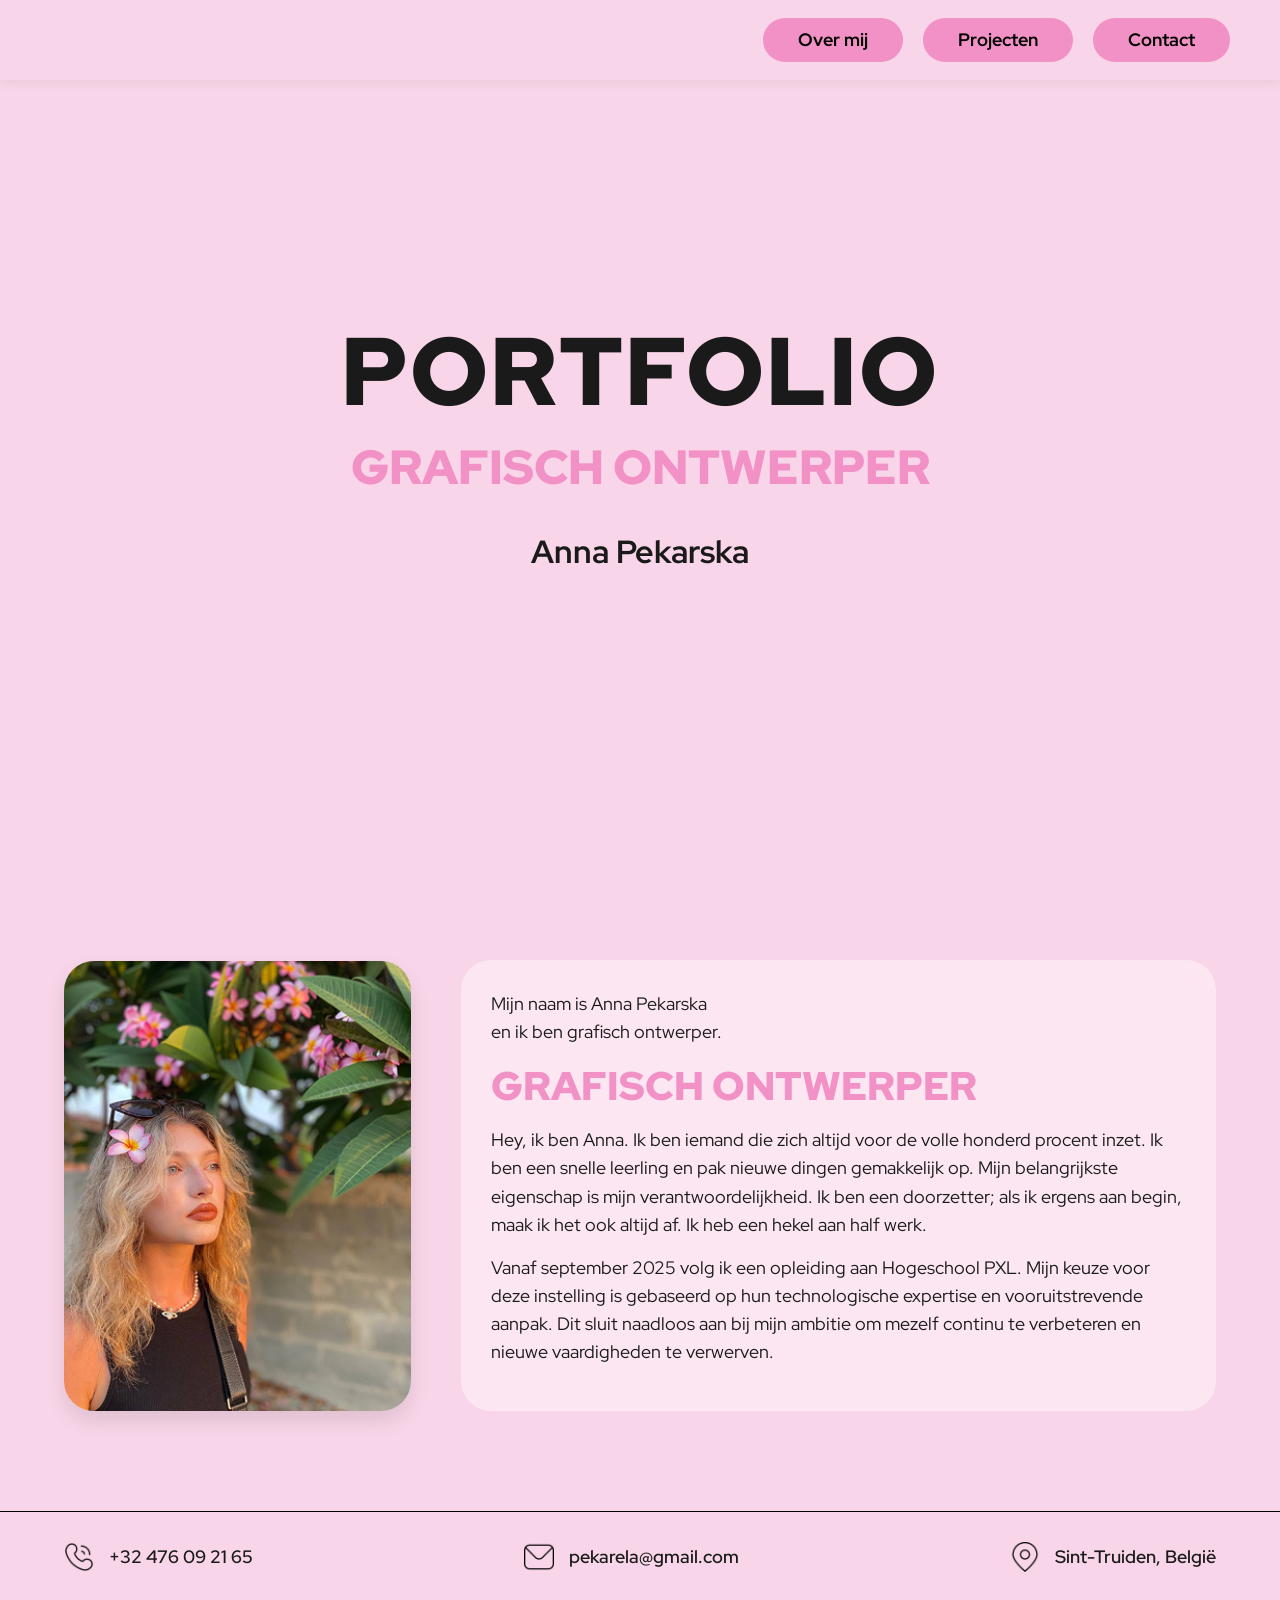
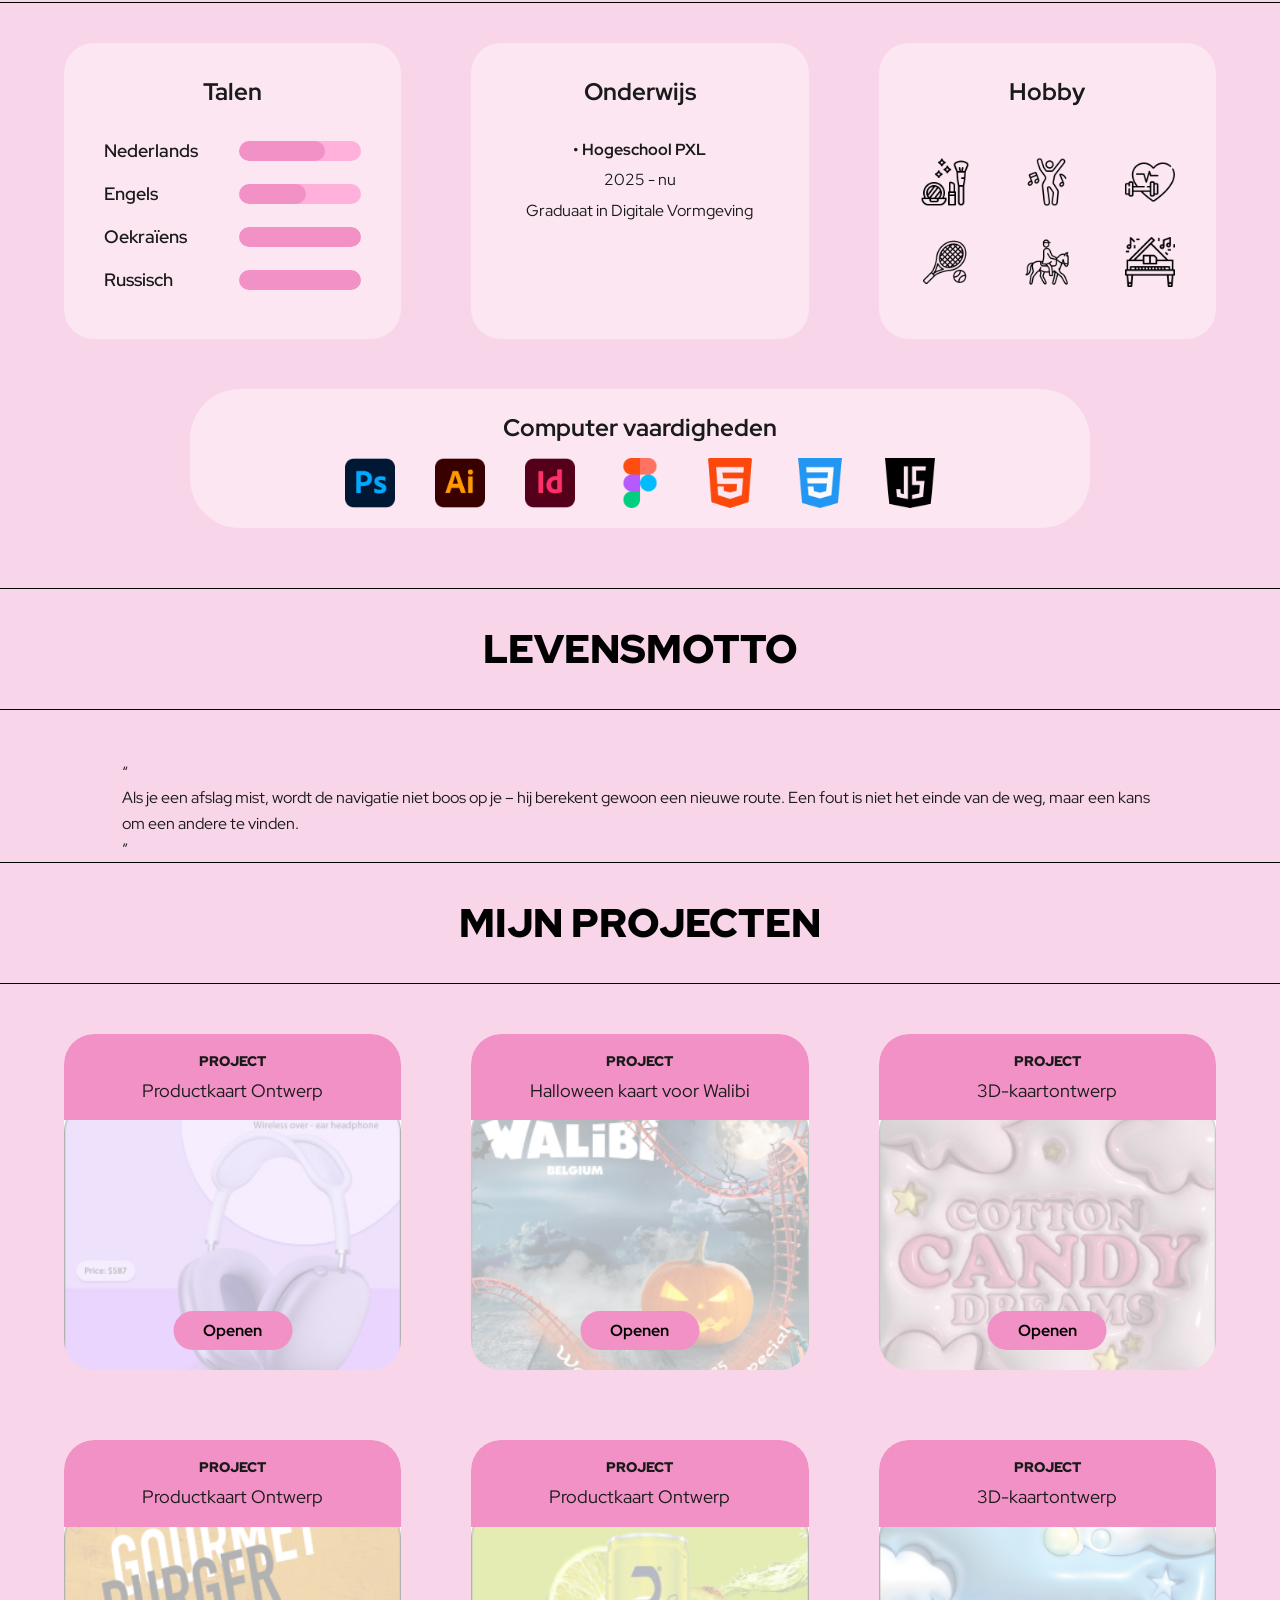
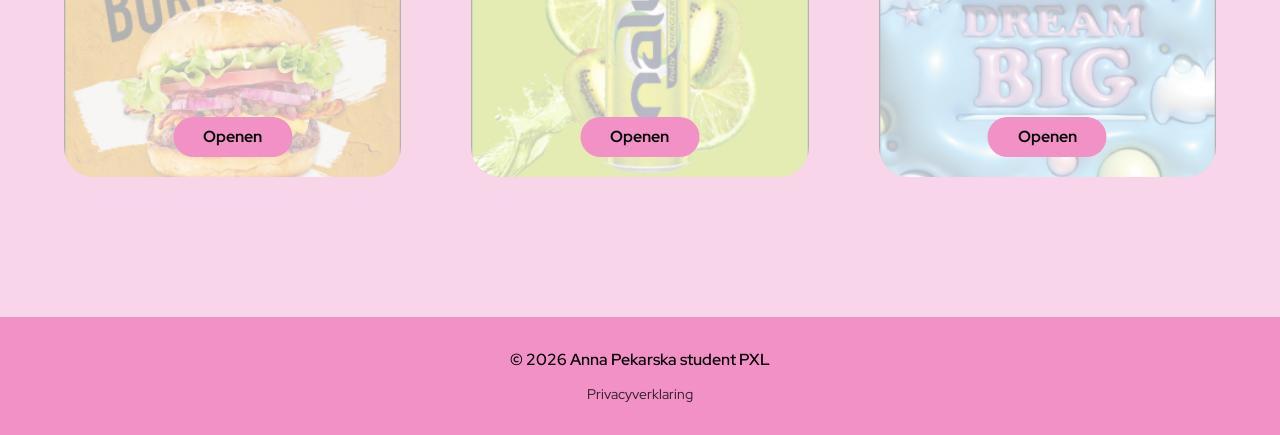
==== index.html @ 0f63a092 "Motto section toegevoegd" ====
<!DOCTYPE html>
<html lang="nl">
<head>
    <meta charset="UTF-8">
    <meta name="viewport" content="width=device-width, initial-scale=1.0">
    <title>Portfolio Anna Pekarska</title>
    <link rel="stylesheet" href="style.css">
    <link href="https://fonts.googleapis.com/css2?family=Red+Hat+Display:wght@400;700;900&display=swap" rel="stylesheet">
</head>
<body>

<header class="hero">
    <nav class="top-menu">
        <a href="#about" class="menu-btn">Over mij</a>
        <a href="#projects" class="menu-btn">Projecten</a>
        <a href="#contact" class="menu-btn">Contact</a>
    </nav>

    <h1 class="main-title">PORTFOLIO</h1>
    <h2 class="job-title">GRAFISCH ONTWERPER</h2>
    <h3 class="my-name">Anna Pekarska</h3>
</header>

<main>
    <section class="about-section" id="about">
        <div class="container">

            <div class="photo-wrapper">
                <img src="images/mijn%20foto.jpg" alt="Foto van Anna Pekarska" class="about-photo">
            </div>

            <article class="about-text">
                <p>Mijn naam is Anna Pekarska <br> en ik ben grafisch ontwerper.</p>

                <h2 class="section-title">GRAFISCH ONTWERPER</h2>

                <p>
                    Hey, ik ben Anna. Ik ben iemand die zich altijd voor de volle honderd procent inzet. Ik ben een snelle leerling en pak nieuwe dingen gemakkelijk op. Mijn belangrijkste eigenschap is mijn verantwoordelijkheid. Ik ben een doorzetter; als ik ergens aan begin, maak ik het ook altijd af. Ik heb een hekel aan half werk.
                </p>

                <p>
                    Vanaf september 2025 volg ik een opleiding aan Hogeschool PXL. Mijn keuze voor deze instelling is gebaseerd op hun technologische expertise en vooruitstrevende aanpak. Dit sluit naadloos aan bij mijn ambitie om mezelf continu te verbeteren en nieuwe vaardigheden te verwerven.
                </p>
            </article>
        </div>
    </section>

    <address class="contact-bar" id="contact">
        <div class="container contact-flex">

            <div class="contact-item">
                <img src="images/GSM.svg" alt="Phone" class="contact-icon">
                <span>+32 476 09 21 65</span>
            </div>

            <div class="contact-item">
                <img src="images/email.svg" alt="Email" class="contact-icon">
                <a href="mailto:pekarela@gmail.com">pekarela@gmail.com</a>
            </div>

            <div class="contact-item">
                <img src="images/locatie.svg" alt="Location" class="contact-icon">
                <span>Sint-Truiden, België</span>
            </div>

        </div>
    </address>

    <section class="info-section">
        <div class="container">

            <div class="cards-grid">

                <article class="card">
                    <h3>Talen</h3>
                    <ul class="lang-list">
                        <li>
                            <span>Nederlands</span>
                            <div class="progress-bg"><div class="progress-fill" style="width: 70%"></div></div>
                        </li>
                        <li>
                            <span>Engels</span>
                            <div class="progress-bg"><div class="progress-fill" style="width: 55%"></div></div>
                        </li>
                        <li>
                            <span>Oekraïens</span>
                            <div class="progress-bg"><div class="progress-fill" style="width: 100%"></div></div>
                        </li>
                        <li>
                            <span>Russisch</span>
                            <div class="progress-bg"><div class="progress-fill" style="width: 100%"></div></div>
                        </li>
                    </ul>
                </article>

                <article class="card">
                    <h3>Onderwijs</h3>
                    <div class="edu-content">
                        <p><strong>• Hogeschool PXL</strong></p>
                        <p style="margin: 5px 0;">2025 - nu</p>
                        <p>Graduaat in Digitale Vormgeving</p>
                    </div>
                </article>

                <article class="card">
                    <h3>Hobby</h3>
                    <div class="hobby-icons">
                        <img src="images/make-up.svg" alt="Makeup" class="hobby-icon">
                        <img src="images/dansen.svg" alt="Dans" class="hobby-icon">
                        <img src="images/sporten.svg" alt="Fitness" class="hobby-icon">
                        <img src="images/tennis.svg" alt="Tennis" class="hobby-icon">
                        <img src="images/paardrijden.svg" alt="Paardrijden" class="hobby-icon">
                        <img src="images/piano.svg" alt="Piano" class="hobby-icon">
                    </div>
                </article>
            </div>

            <div class="skills-bar">
                <h3>Computer vaardigheden</h3>
                <div class="skills-icons">
                    <img src="images/photoshop.svg" alt="Ps" class="skill-icon">
                    <img src="images/illustrator.svg" alt="Ai" class="skill-icon">
                    <img src="images/indesign.svg" alt="Id" class="skill-icon">
                    <img src="images/figma.svg" alt="Figma" class="skill-icon">
                    <img src="images/html.svg" alt="HTML" class="skill-icon">
                    <img src="images/css.svg" alt="CSS" class="skill-icon">
                    <img src="images/javascript.svg" alt="JS" class="skill-icon">
                </div>
            </div>

        </div>
    </section>

    <section class="motto-section">
        <div class="container">

            <div class="title-wrapper">
                <h2 class="section-title">LEVENSMOTTO</h2>
            </div>

            <div class="container">
                <div class="quote-container">
                    <span class="quote-mark quote-left">“</span>
                    <p class="quote-text">
                        Als je een afslag mist, wordt de navigatie niet boos op je – hij berekent gewoon een nieuwe route. Een fout is niet het einde van de weg, maar een kans om een andere te vinden.
                    </p>
                    <span class="quote-mark quote-right">”</span>
                </div>
            </div>
        </div>
    </section>

    <section class="projects-section" id="projects">
        <div class="container">

            <div class="title-wrapper">
                <h2 class="section-title">MIJN PROJECTEN</h2>
            </div>

            <div class="projects-grid">

                <article class="project-card">
                    <div class="card-header">
                        <span class="project-tag">Project</span>
                        <h3>Productkaart Ontwerp</h3>
                    </div>

                    <div class="card-image">
                        <img src="images/productkaart.jpg" alt="Productkaart">

                        <div class="project-info">
                            <p><strong>Vak:</strong> Mijn eigen project met gebruik van Photoshop</p>
                            <p><strong>Opdracht:</strong> Reclame poster maken</p>
                            <p class="description"> Ik leerde diepte creëren met realistische schaduwen.</p>
                        </div> <a href="files/Airpods%20Max.psd" target="_blank" class="btn-open">Openen</a>
                    </div> </article>

                <article class="project-card">
                    <div class="card-header">
                        <span class="project-tag">Project</span>
                        <h3>Halloween kaart voor Walibi</h3>
                    </div>
                    <div class="card-image">
                        <img src="images/walibi%20.jpg" alt="Halloween">
                        <a href="files/halloween%20voor%20walibi.png" target="_blank" class="btn-open">Openen</a>
                        <div class="project-info">
                            <p><strong>Vak:</strong> Graphic Skills (Photoshop)</p>
                            <p><strong>Opdracht:</strong> Event poster</p>
                            <p class="description">Griezelige sfeer creëren met dark manipulation.</p>
                        </div>
                    </div>
                </article>

                <article class="project-card">
                    <div class="card-header">
                        <span class="project-tag">Project</span>
                        <h3>3D-kaartontwerp</h3>
                    </div>
                    <div class="card-image">
                        <img src="images/3d-kaartontwerp.jpg" alt="Cotton Candy">
                        <a href="files/Candy.ai" target="_blank" class="btn-open">Openen</a>
                        <div class="project-info">
                            <p><strong>Vak:</strong> Mijn eigen project met gebruik van Illustrator</p>
                            <p><strong>Opdracht:</strong> 3D-kaartontwerp maken</p>
                            <p class="description">Leren werken met 3D-effecten in Illustrator.</p>
                        </div>
                    </div>
                </article>

                <article class="project-card">
                    <div class="card-header">
                        <span class="project-tag">Project</span>
                        <h3>Productkaart Ontwerp</h3>
                    </div>
                    <div class="card-image">
                        <img src="images/burger.jpg" alt="Burger">
                        <a href="files/Gourmet%20burger.psd" target="_blank" class="btn-open">Openen</a>
                        <div class="project-info">
                            <p><strong>Vak:</strong> Graphic Skills (Photoshop)</p>
                            <p><strong>Opdracht:</strong> Poster voor burger maken</p>
                            <p class="description"> Focus op typografie en food-styling.</p>
                        </div>
                    </div>
                </article>

                <article class="project-card">
                    <div class="card-header">
                        <span class="project-tag">Project</span>
                        <h3>Productkaart Ontwerp</h3>
                    </div>
                    <div class="card-image">
                        <img src="images/nalu.jpg" alt="Nalu Drink">
                        <a href="files/NALU.psd" target="_blank" class="btn-open">Openen</a>
                        <div class="project-info">
                            <p><strong>Vak:</strong> Graphic Skills (Photoshop)</p>
                            <p><strong>Opdracht:</strong> Productreclame</p>
                            <p class="description">Frisse kleuren en compositie voor frisdrank.</p>
                        </div>
                    </div>
                </article>

                <article class="project-card">
                    <div class="card-header">
                        <span class="project-tag">Project</span>
                        <h3>3D-kaartontwerp</h3>
                    </div>
                    <div class="card-image">
                        <img src="images/dream%20big.jpg" alt="Dream Big">
                        <a href="files/dream%20big.ai" target="_blank" class="btn-open">Openen</a>
                        <div class="project-info">
                            <p><strong>Vak:</strong> Mijn eigen project met gebruik van Illustrator</p>
                            <p><strong>Opdracht:</strong> 3D-kaartontwerp maken</p>
                            <p class="description">Experimenteren met 3D en licht.</p>
                        </div>
                    </div>
                </article>

            </div>
        </div>
    </section>
</main>

<footer>
    <div class="container footer-content">
        <p>&copy; 2026 Anna Pekarska student PXL</p>
        <a href="privacy.txt" target="_blank" class="privacy-link">Privacyverklaring</a>
    </div>
</footer>

</body>
</html>
---- style.css ----
* {
    margin: 0;
    padding: 0;
    box-sizing: border-box;
}

body {
    background-color: #F8D5E8;
    font-family: 'Red Hat Display', sans-serif;
    color: #1a1a1a;
    line-height: 1.6;
}

img {
    max-width: 100%;
    display: block;
}

a {
    text-decoration: none;
    color: inherit;
}


.container {
    width: 90%;
    max-width: 1200px;
    margin: 0 auto;
}


.hero {
    height: 100vh;
    display: flex;
    flex-direction: column;
    justify-content: center;
    align-items: center;
    text-align: center;
    padding: 20px;
}

.main-title {
    font-size: clamp(3rem, 8vw, 6rem);
    font-weight: 900;
    letter-spacing: 2px;
    line-height: 1;
    margin-bottom: 10px;
}

.job-title {
    font-size: clamp(1.5rem, 4vw, 3rem);
    color: #F291C6;
    font-weight: 900;
    text-transform: uppercase;
    margin-bottom: 20px;
}

.my-name {
    font-size: 2rem;
    font-weight: 700;
}

.about-section {
    padding: 60px 0;
}

.about-section .container {
    display: flex;
    align-items: center;
    gap: 50px;
}

.photo-wrapper {
    flex: 1;
}

.about-photo {
    width: 350px;
    height: 450px;
    object-fit: cover;
    border-radius: 30px;
    box-shadow: 0 10px 20px rgba(0,0,0,0.1);
}

.about-text {
    flex: 2;
    background-color: rgba(255, 255, 255, 0.4);
    padding: 30px;
    border-radius: 30px;
}

.section-title {
    font-size: 2.5rem;
    font-weight: 900;
    color: #F291C6;
    text-transform: uppercase;
    margin: 20px 0;
    line-height: 1;
}

.about-text p {
    margin-bottom: 15px;
    font-size: 1.1rem;
}


.contact-bar {
    border-top: 1px solid #000;
    border-bottom: 1px solid #000;
    padding: 30px 0;
    margin: 40px 0;
    font-style: normal;
}

.contact-flex {
    display: flex;
    justify-content: space-between;
    align-items: center;
    flex-wrap: wrap;
    gap: 20px;
}

.contact-item {
    display: flex;
    align-items: center;
    gap: 15px;
    font-weight: 600;
    font-size: 1.1rem;
}

.contact-icon {
    width: 30px;
    height: auto;
}


.info-section {
    padding-bottom: 60px;
}

.cards-grid {
    display: grid;
    grid-template-columns: repeat(3, 1fr);
    gap: 70px;
    margin-bottom: 50px;
}

.card {
    background-color: rgba(255, 255, 255, 0.4);
    border-radius: 30px;
    padding: 30px;
    text-align: center;
    display: flex;
    flex-direction: column;
}

.card h3 {
    font-size: 1.5rem;
    font-weight: 700;
    margin-bottom: 25px;
}


.lang-list {
    list-style: none;
    width: 100%;
    padding: 0 10px;
}

.lang-list li {
    display: grid;
    grid-template-columns: 120px 1fr;
    align-items: center;
    gap: 15px;
    margin-bottom: 15px;
    text-align: left;
}

.lang-list span {
    font-size: 1.1rem;
    font-weight: 600;
}


.progress-bg {
    width: 100%;
    height: 20px;
    background-color: #FFB1DC;
    border-radius: 20px;
    overflow: hidden;
}

.progress-fill {
    height: 100%;
    background-color: #F291C6;
    border-radius: 20px;
}

.hobby-icons {
    display: grid;
    grid-template-columns: repeat(3, 1fr);
    gap: 30px;
    justify-items: center;
    align-items: center;
    margin-top: 20px;
}

.hobby-icon {
    width: 50px;
    height: auto;
    transition: transform 0.3s;
}

.hobby-icon:hover {
    transform: scale(1.2);
}
.skills-bar {
    border-radius: 50px;
    background-color: #FBE6F1;
    padding: 20px 40px;
    text-align: center;
    max-width: 900px;
    margin: 50px auto 0 auto;
}

.skills-bar h3 {
    font-size: 1.5rem;
    font-weight: 700;
    margin-bottom: 10px;
}

.skills-icons {
    display: flex;
    justify-content: center;
    align-items: center;
    gap: 40px;
    flex-wrap: wrap;
}

.skill-icon {
    height: 50px;
    width: auto;
    object-fit: contain;
    transition: transform 0.3s;
}

.skill-icon:hover {
    transform: scale(1.2);
}

.projects-section {
    padding-bottom: 80px;
}

.title-wrapper {
    color: #000000 !important;
    width: 100vw;
    margin-left: calc(50% - 50vw);
    margin-right: calc(50% - 50vw);
    border-top: 1px solid #000;
    border-bottom: 1px solid #000;
    padding: 20px 0;
    text-align: center;
    margin-bottom: 50px;
}

.title-wrapper h2,
.title-wrapper h3 {
    color: #000000 !important;
}

.projects-grid {
    display: grid;
    grid-template-columns: repeat(3, 1fr);
    gap: 70px;
}

.project-card {
    border-radius: 30px;
    overflow: hidden;
    position: relative;
    border: none;
    background-color: #F8D5E8;
    box-shadow: 0 0 0 5px #F8D5E8;
    transform: translateZ(0);
    transition: all 0.3s ease;
}

.project-card:hover {
    box-shadow: inset 0 0 0 5px #F291C6;
    transform: translateY(-5px);
    cursor: pointer;
}

.card-header {
    background-color: #F291C6;
    padding: 15px;
    text-align: center;
    border-top-left-radius: 30px;
    border-top-right-radius: 30px;
}

.project-tag {
    font-size: 0.9rem;
    font-weight: 900;
    text-transform: uppercase;
    display: block;
    margin-bottom: 5px;
}

.card-header h3 {
    font-size: 1.1rem;
    font-weight: 400;
    margin: 0;
}

.card-image {
    position: relative;
    height: 250px;
    overflow: hidden;
    display: flex;
}

.card-image img {
    width: 100%;
    height: 100%;
    object-fit: cover;
    display: block;
    margin: 0;
    transition: transform 0.5s ease;
}

.btn-open {
    position: absolute;
    bottom: 20px;
    left: 50%;
    transform: translateX(-50%);
    background-color: #F291C6;
    color: #000000 !important;
    padding: 7px 30px;
    border-radius: 20px;
    font-weight: 700;
    text-decoration: none;
    white-space: nowrap;
    transition: all 0.2s;
    z-index: 100;
}

.card-image:hover .btn-open {
    background-color: #FBE6F1 !important;
    color: #000000 !important;
    box-shadow: 0 5px 15px rgba(255, 255, 255, 0.4);
    transform: translateX(-50%) scale(1.05);
}

.btn-open:active {
    background-color: #FBE6F1 !important;
    color: #000000 !important;
    transform: translateX(-50%) scale(0.98);
}

.btn-open:focus {
    outline: none;
}

.btn-open:hover {
    background-color: #F291C6 !important;
    color: #000000 !important;
    box-shadow: none;
    cursor: pointer;
}

@media (max-width: 900px) {
    .projects-grid {
        grid-template-columns: 1fr;
        max-width: 400px;
        margin: 0 auto;
    }
}
footer {
    background-color: #F291C6;
    padding: 30px 0;
    margin-top: 60px;
    text-align: center;
}

.footer-content {
    display: flex;
    flex-direction: column;
    align-items: center;
    gap: 10px;
}

.footer-content p {
    margin: 0;
    color: #000000;
    font-weight: 600;
    font-size: 1rem;
}

.privacy-link {
    color: #000000;
    font-size: 0.9rem;
    text-decoration: none;
    opacity: 0.8;
}

.privacy-link:hover {
    text-decoration: underline;
    opacity: 1;
}

.top-menu {
    position: fixed;
    top: 0;
    left: 0;
    width: 100%;
    height: 80px;
    background-color: #F8D5E8;
    display: flex;
    justify-content: flex-end;
    align-items: center;
    padding-right: 50px;
    gap: 20px;
    z-index: 1000;
    box-shadow: 0 4px 10px rgba(0,0,0,0.05);
}

.menu-btn {
    background-color: #F291C6;
    color: #000000;
    padding: 8px 35px;
    border-radius: 50px;
    text-decoration: none;
    font-weight: 700;
    font-size: 1.1rem;
    transition: transform 0.2s;
}

.menu-btn:hover {
    transform: scale(1.05);
    background-color: #F291C6;
    cursor: pointer;
}

@media (max-width: 900px) {
    .top-menu {
        position: static;
        margin-bottom: 20px;
        justify-content: center;
        flex-wrap: wrap;
    }
}

@media (max-width: 1024px) {
    .projects-grid,
    .cards-grid {
        grid-template-columns: repeat(2, 1fr);
    }

    .about-section .container {
        gap: 30px;
    }
}

@media (max-width: 768px) {

    .top-menu {
        position: static;
        flex-direction: column;
        align-items: center;
        margin-bottom: 30px;
        padding-top: 20px;
    }

    .menu-btn {
        width: 100%;
        text-align: center;
        margin-bottom: 10px;
        padding: 10px 20px;
    }

    .hero {
        height: auto;
        padding: 100px 20px;
    }

    .main-title {
        font-size: 3rem;
    }

    .about-section .container {
        flex-direction: column;
        text-align: center;
    }

    .photo-wrapper {
        margin-bottom: 20px;
    }

    .about-photo {
        width: 100%;
        height: auto;
        max-width: 350px;
    }

    .contact-flex {
        flex-direction: column;
        gap: 15px;
    }

    .projects-grid,
    .cards-grid,
    .hobby-icons {
        grid-template-columns: 1fr;
        width: 100%;
    }

    .hobby-icons {
        grid-template-columns: repeat(3, 1fr);
    }

    .title-wrapper {
        width: 100%;
        margin-left: 0;
        margin-right: 0;
        border-left: none;
        border-right: none;
    }
}

.project-info {
    position: absolute;
    top: -2px;
    left: -2px;
    width: calc(100% + 4px);
    height: calc(100% + 4px);
    background-color: #F291C6;
    color: #000;
    display: flex;
    flex-direction: column;
    justify-content: center;
    align-items: center;
    text-align: center;
    padding: 20px 30px;
    opacity: 0;
    transition: opacity 0.3s ease;
    z-index: 40;
}

.project-info p {
    margin-bottom: 5px;
    font-size: 1rem;
    line-height: 1.4;
}

.project-info strong {
    font-weight: 900;
    text-transform: uppercase;
}

.project-info .description {
    font-size: 0.9rem;
    margin-top: 10px;
    font-style: italic;
}

.card-image:hover .project-info {
    opacity: 1;
}
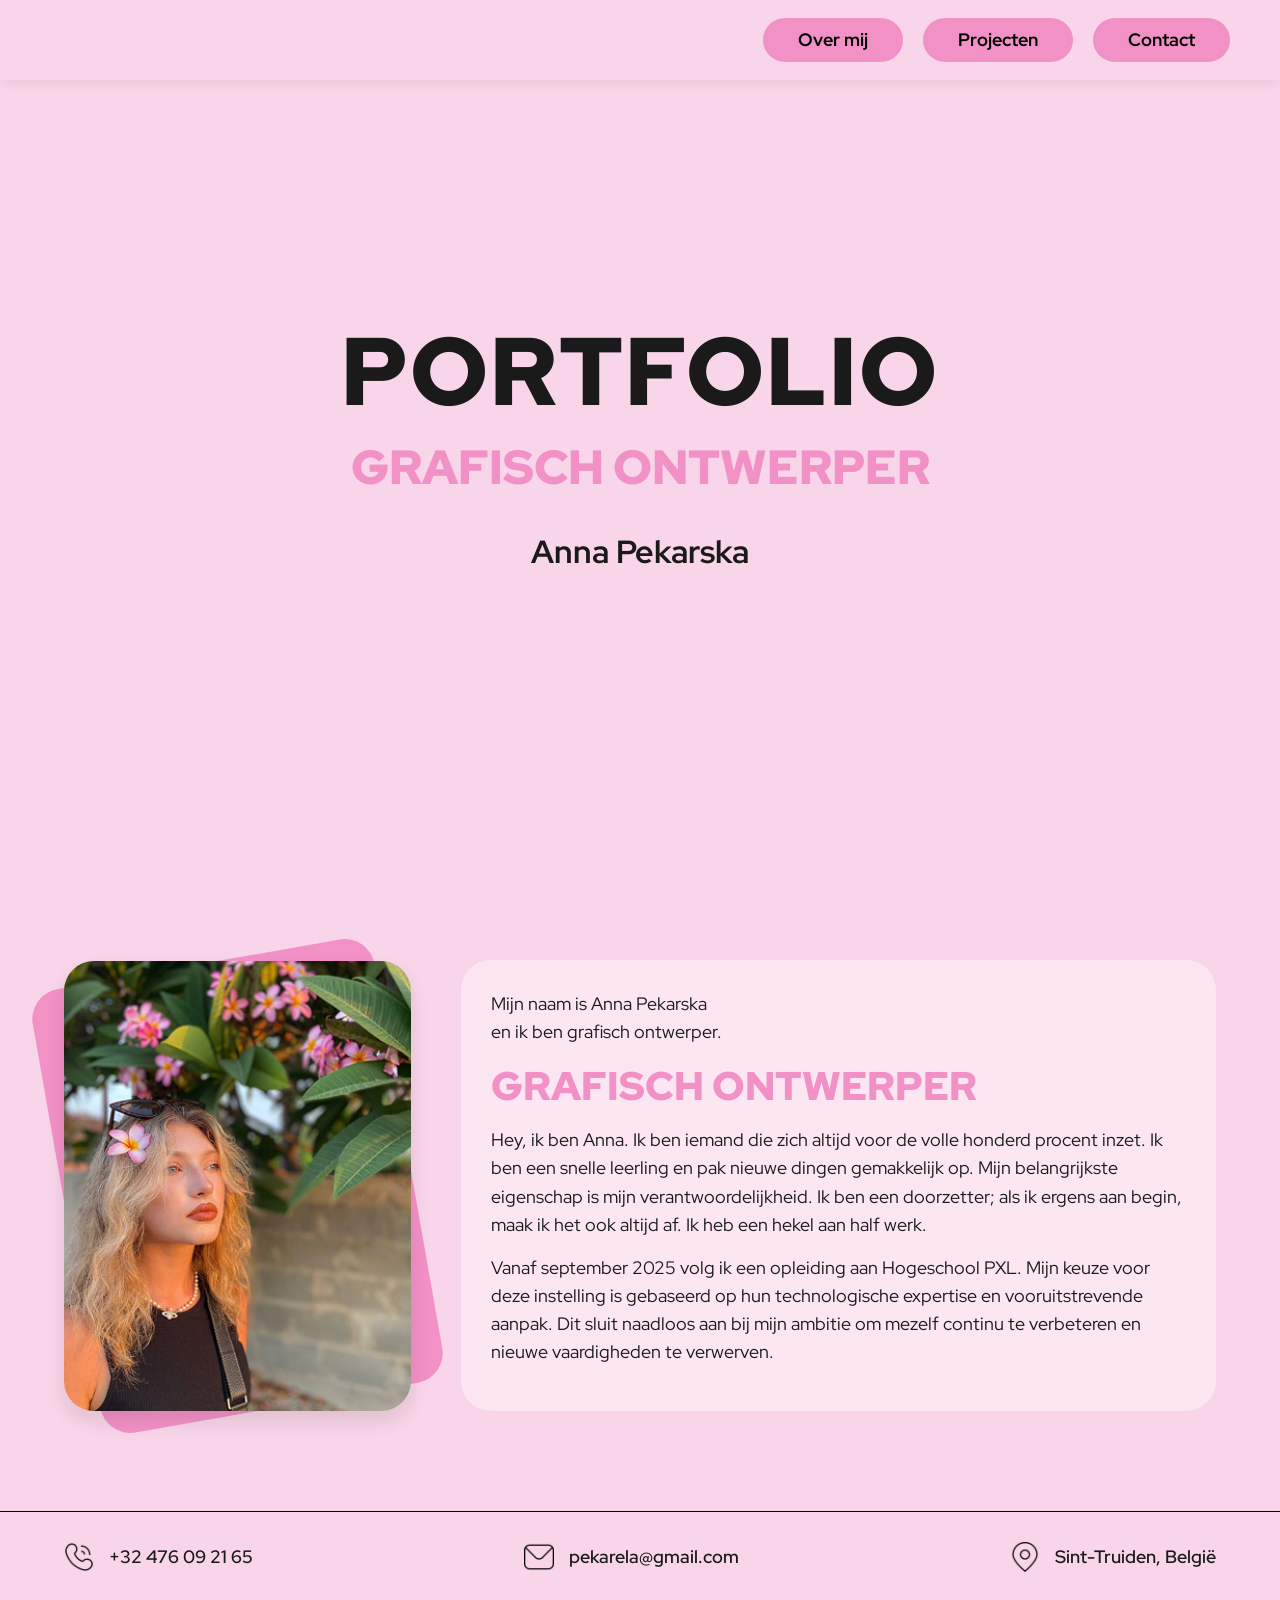
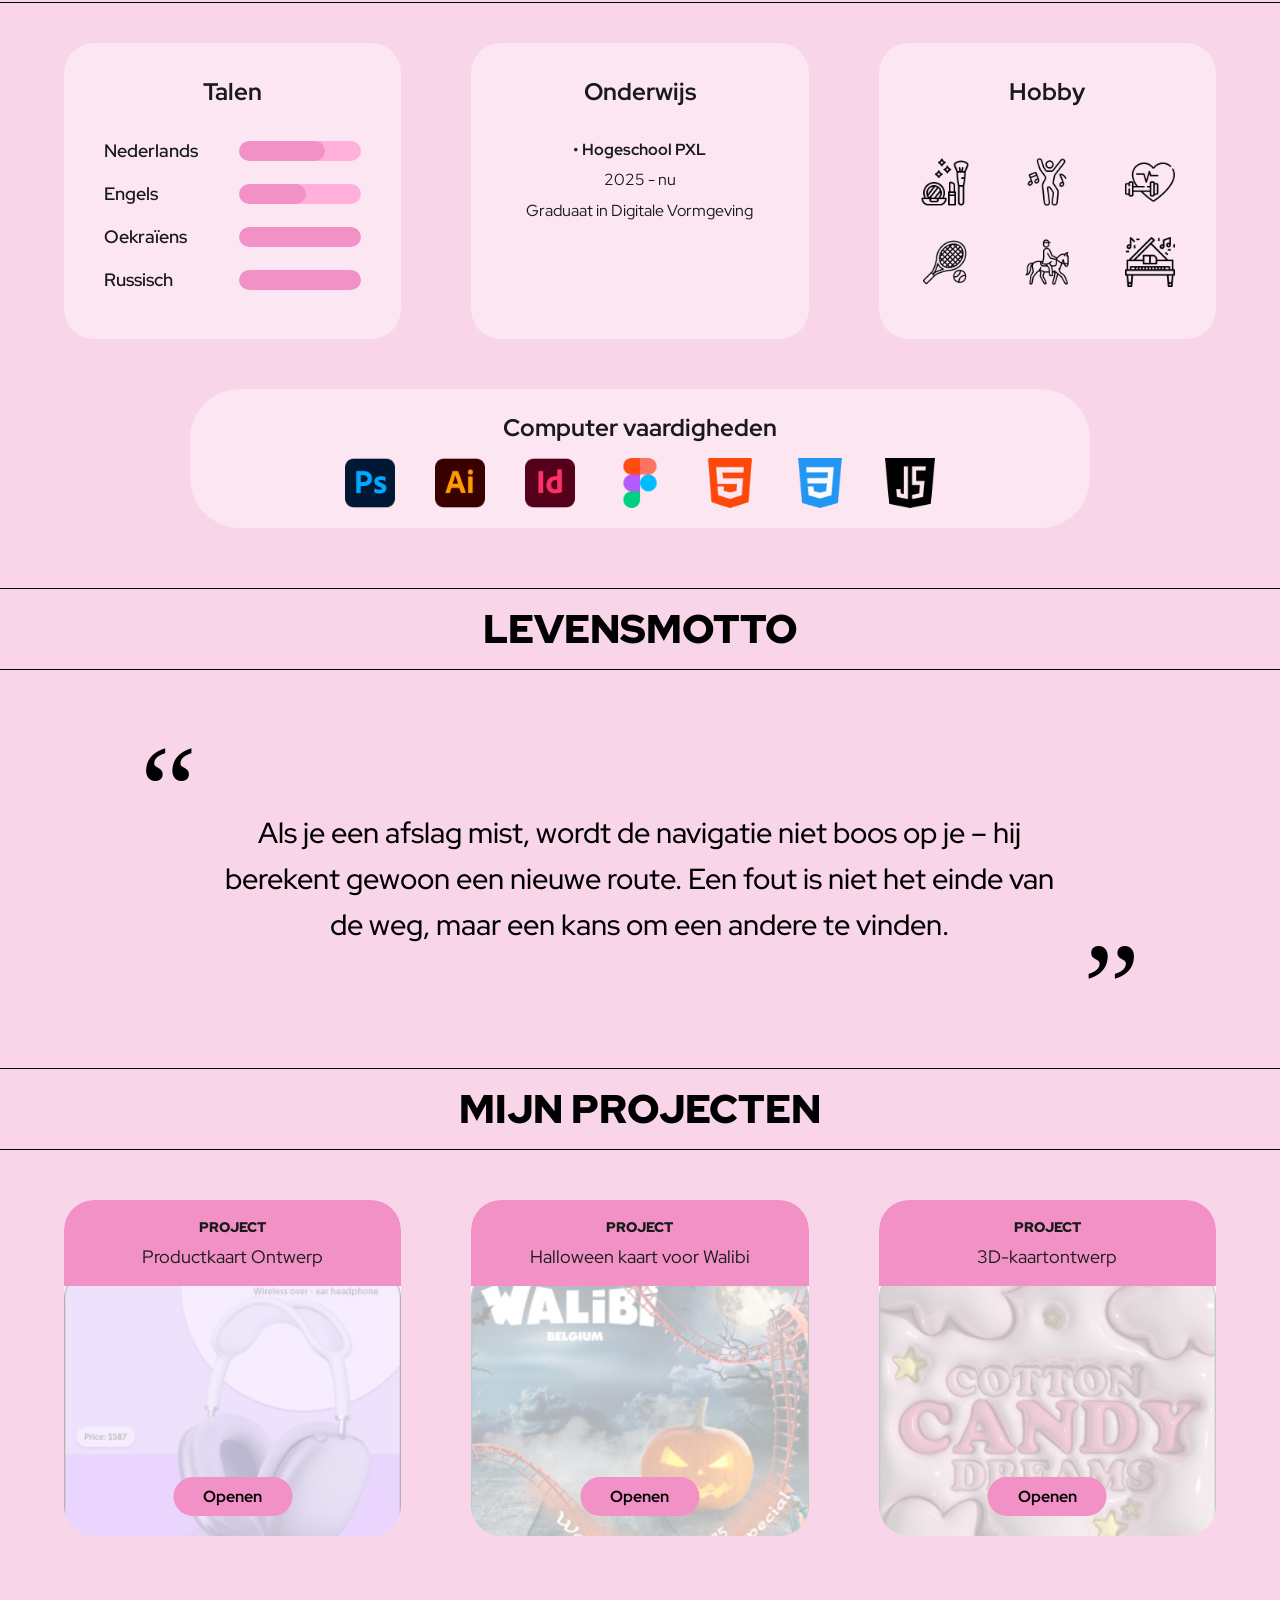
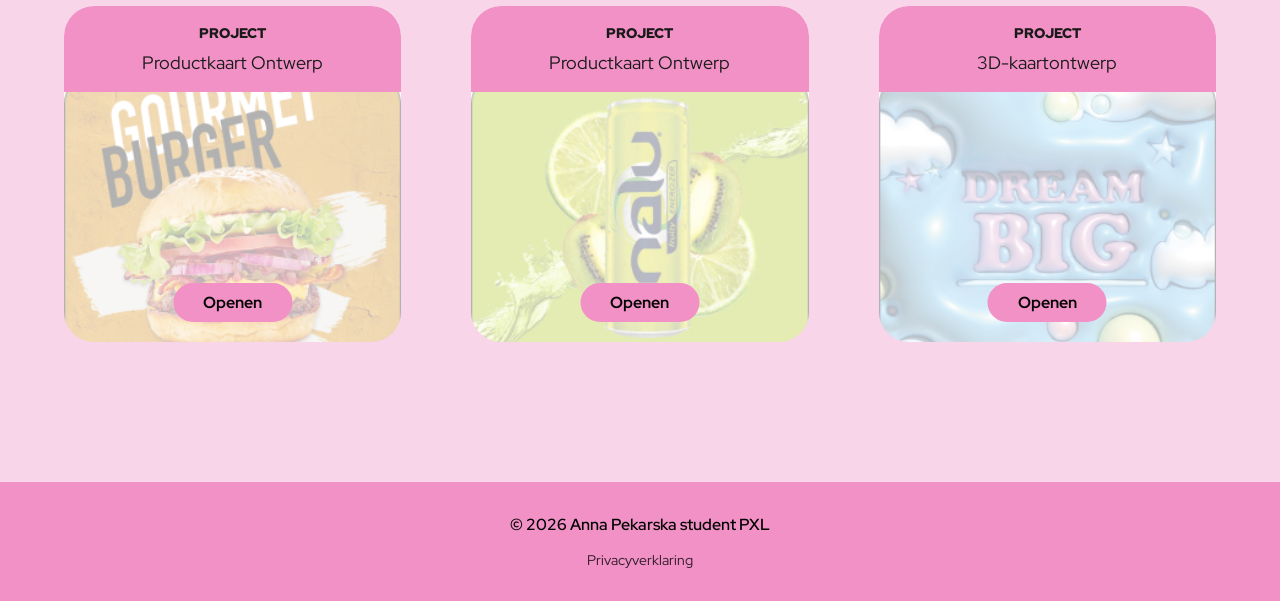
==== commit 309ab4db: "Een woord wordt vervangen" ====
--- a/index.html
+++ b/index.html
@@ -234,7 +234,7 @@
                         <div class="project-info">
                             <p><strong>Vak:</strong> Graphic Skills (Photoshop)</p>
                             <p><strong>Opdracht:</strong> Productreclame</p>
-                            <p class="description">Frisse kleuren en compositie voor frisdrank.</p>
+                            <p class="description">Frisse kleuren en compositie voor energiedrank.</p>
                         </div>
                     </div>
                 </article>
--- a/style.css
+++ b/style.css
@@ -72,6 +72,26 @@
 
 .photo-wrapper {
     flex: 1;
+}
+
+.photo-wrapper {
+    position: relative;
+    width: 350px;
+    height: 450px;
+    z-index: 1;
+}
+
+.photo-wrapper::before {
+    content: "";
+    position: absolute;
+    top: 0;
+    left: 0;
+    width: 100%;
+    height: 100%;
+    background-color: #F291C6;
+    border-radius: 30px;
+    transform: rotate(-10deg);
+    z-index: -1;
 }
 
 .about-photo {
@@ -567,4 +587,50 @@
 
 .card-image:hover .project-info {
     opacity: 1;
+}
+
+.motto-section {
+    background-color: #F8D5E8;
+    padding-bottom: 100px;
+    text-align: center;
+}
+
+
+.title-wrapper .section-title {
+    color: #000000 !important;
+    margin: 0;
+}
+
+.quote-container {
+    position: relative;
+    max-width: 1000px;
+    margin: 120px auto 0 auto;
+    padding: 20px 80px;
+}
+
+.quote-text {
+    font-size: 1.8rem;
+    line-height: 1.6;
+    font-weight: 500;
+    color: #000;
+}
+
+
+.quote-mark {
+    position: absolute;
+    font-size: 8rem;
+    line-height: 0;
+    color: #000;
+    font-family: serif;
+    height: 40px;
+}
+
+.quote-left {
+    top: 0;
+    left: 0;
+}
+
+.quote-right {
+    bottom: -60px;
+    right: 0;
 }
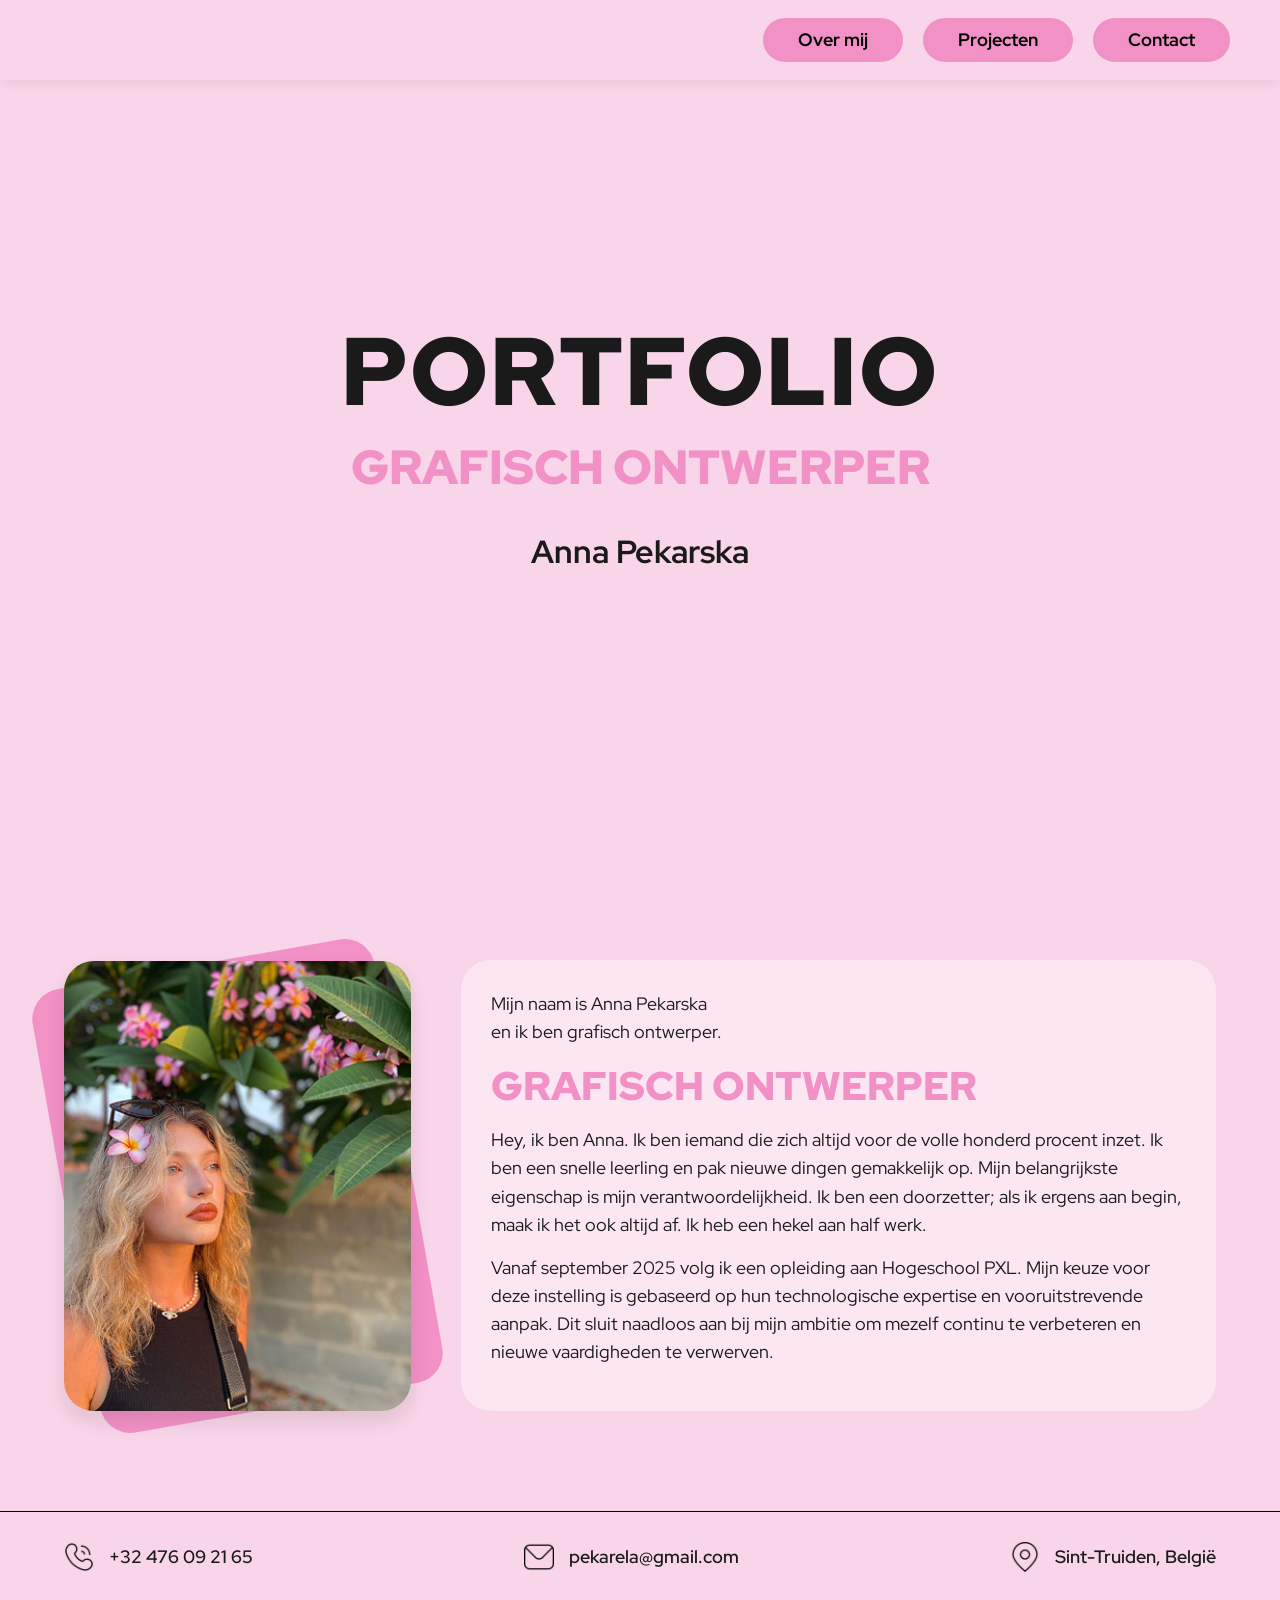
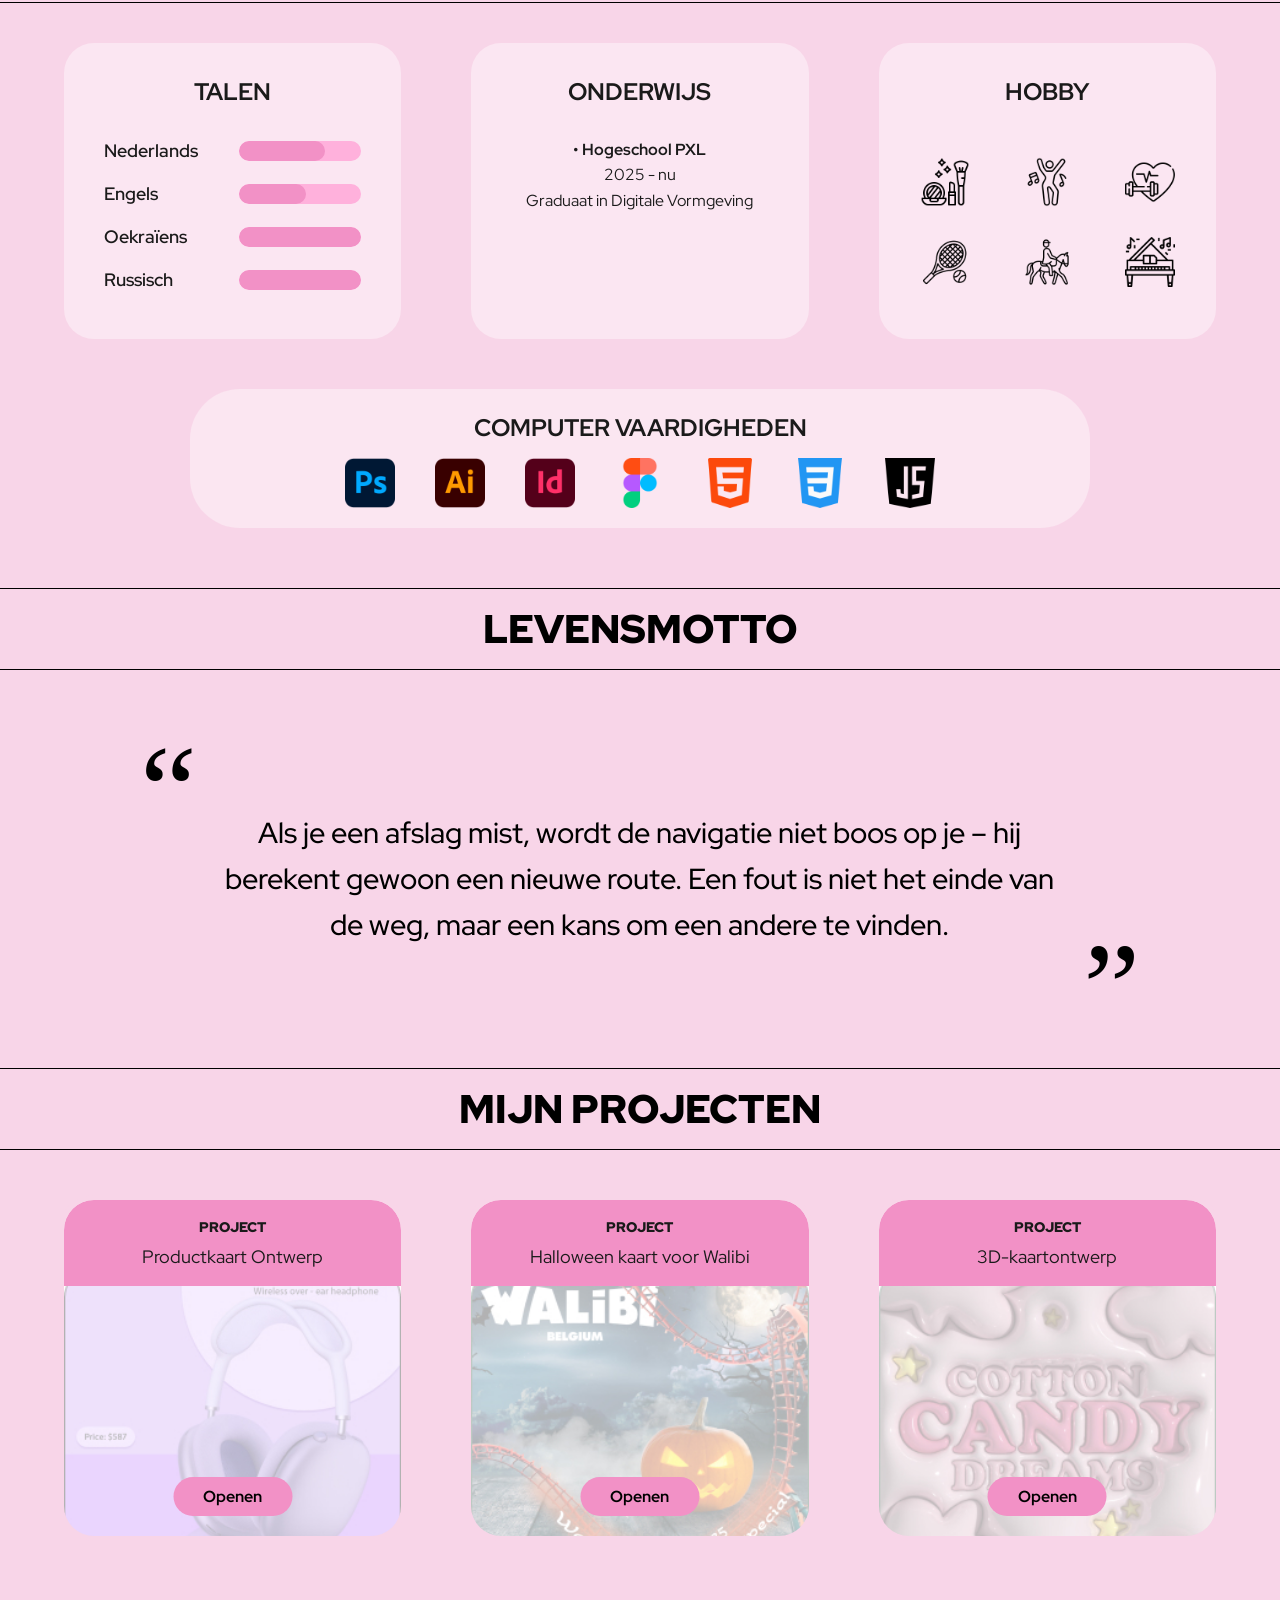
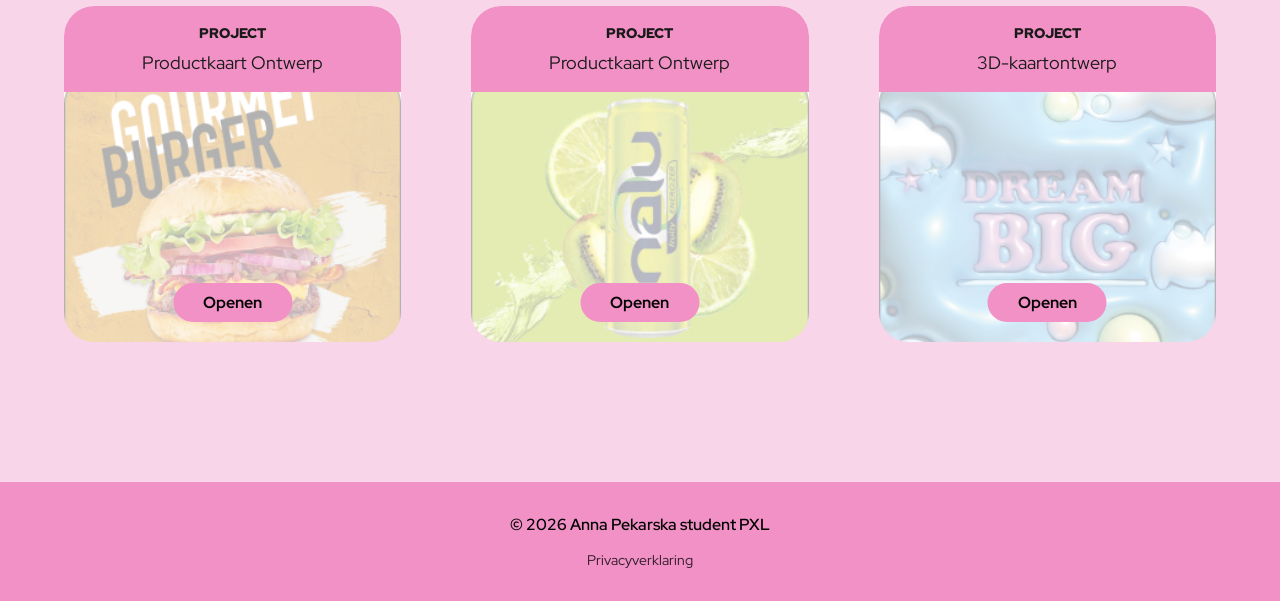
==== commit f6fcf53c: "Paar woorden vervangen" ====
--- a/index.html
+++ b/index.html
@@ -72,7 +72,7 @@
             <div class="cards-grid">
 
                 <article class="card">
-                    <h3>Talen</h3>
+                    <h3>TALEN</h3>
                     <ul class="lang-list">
                         <li>
                             <span>Nederlands</span>
@@ -94,16 +94,16 @@
                 </article>
 
                 <article class="card">
-                    <h3>Onderwijs</h3>
+                    <h3>ONDERWIJS</h3>
                     <div class="edu-content">
                         <p><strong>• Hogeschool PXL</strong></p>
-                        <p style="margin: 5px 0;">2025 - nu</p>
+                        <p> 2025 - nu </p>
                         <p>Graduaat in Digitale Vormgeving</p>
                     </div>
                 </article>
 
                 <article class="card">
-                    <h3>Hobby</h3>
+                    <h3>HOBBY</h3>
                     <div class="hobby-icons">
                         <img src="images/make-up.svg" alt="Makeup" class="hobby-icon">
                         <img src="images/dansen.svg" alt="Dans" class="hobby-icon">
@@ -116,7 +116,7 @@
             </div>
 
             <div class="skills-bar">
-                <h3>Computer vaardigheden</h3>
+                <h3>COMPUTER VAARDIGHEDEN</h3>
                 <div class="skills-icons">
                     <img src="images/photoshop.svg" alt="Ps" class="skill-icon">
                     <img src="images/illustrator.svg" alt="Ai" class="skill-icon">
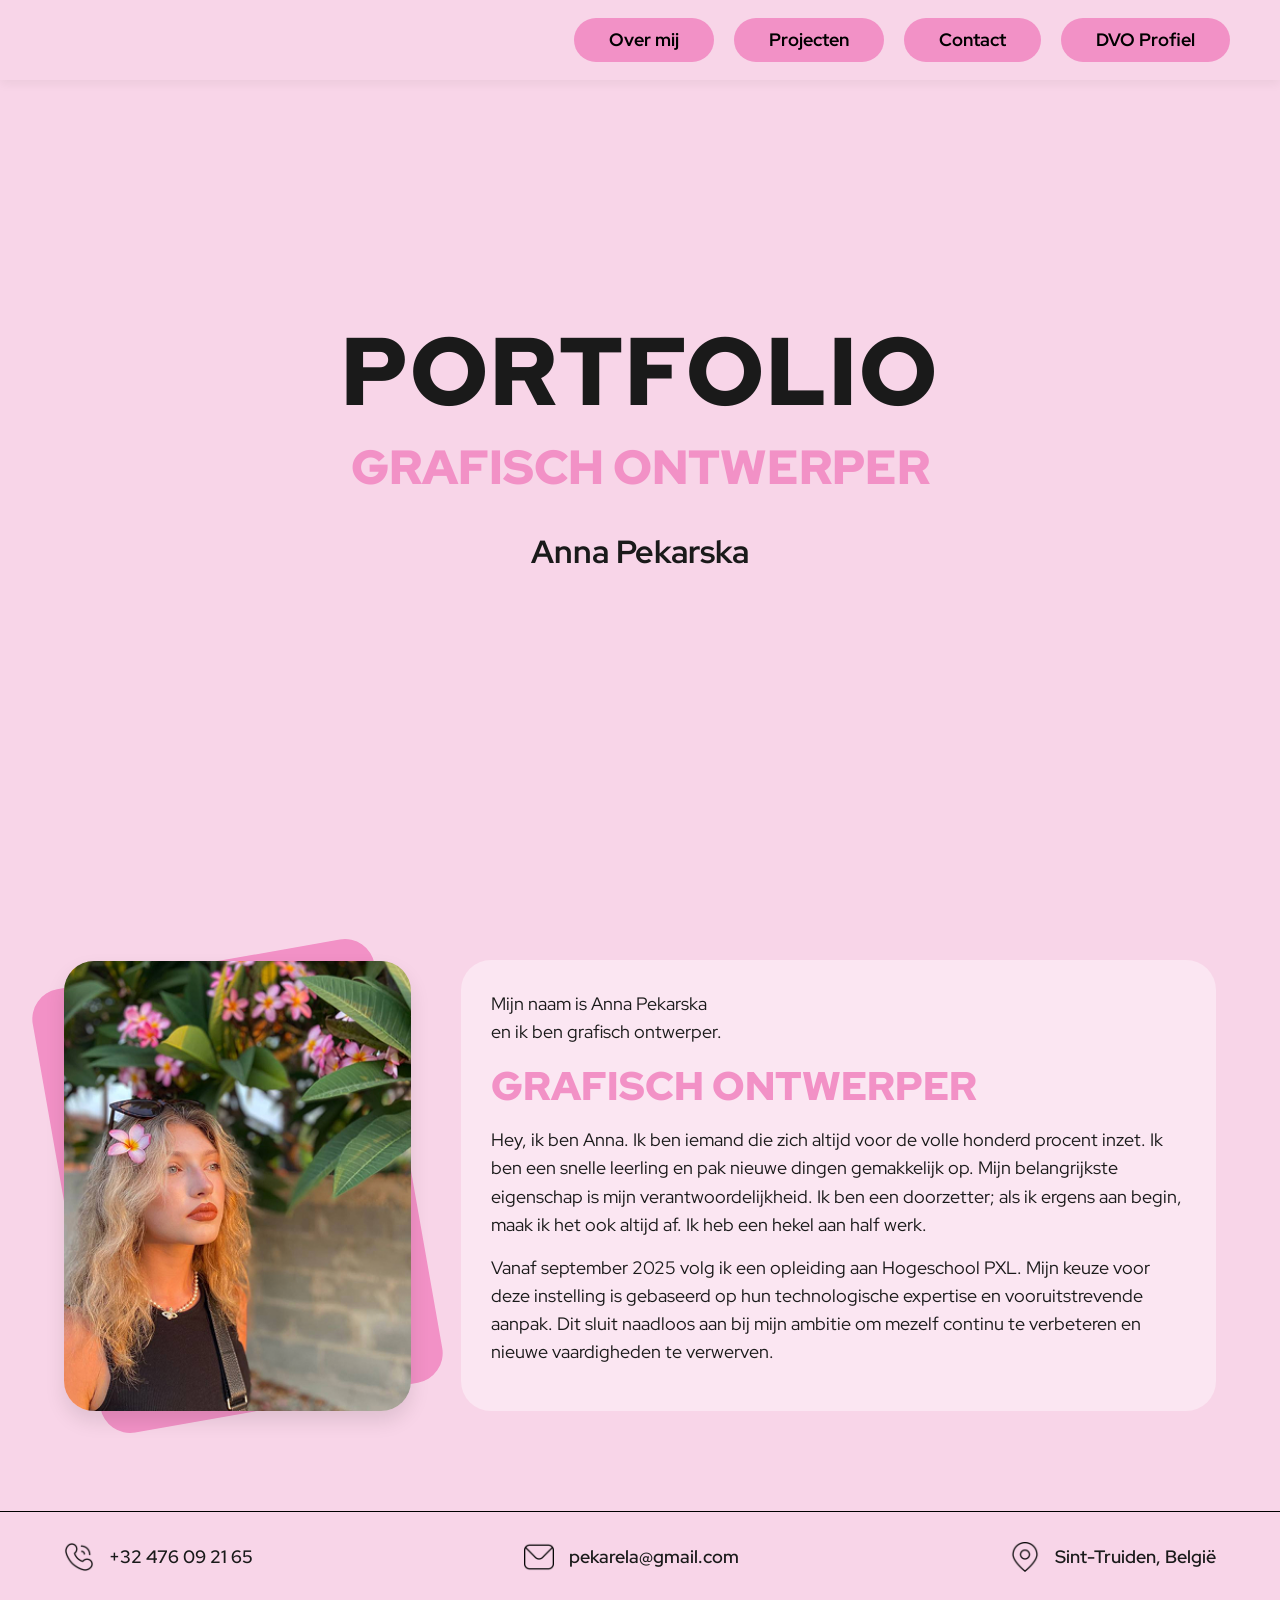
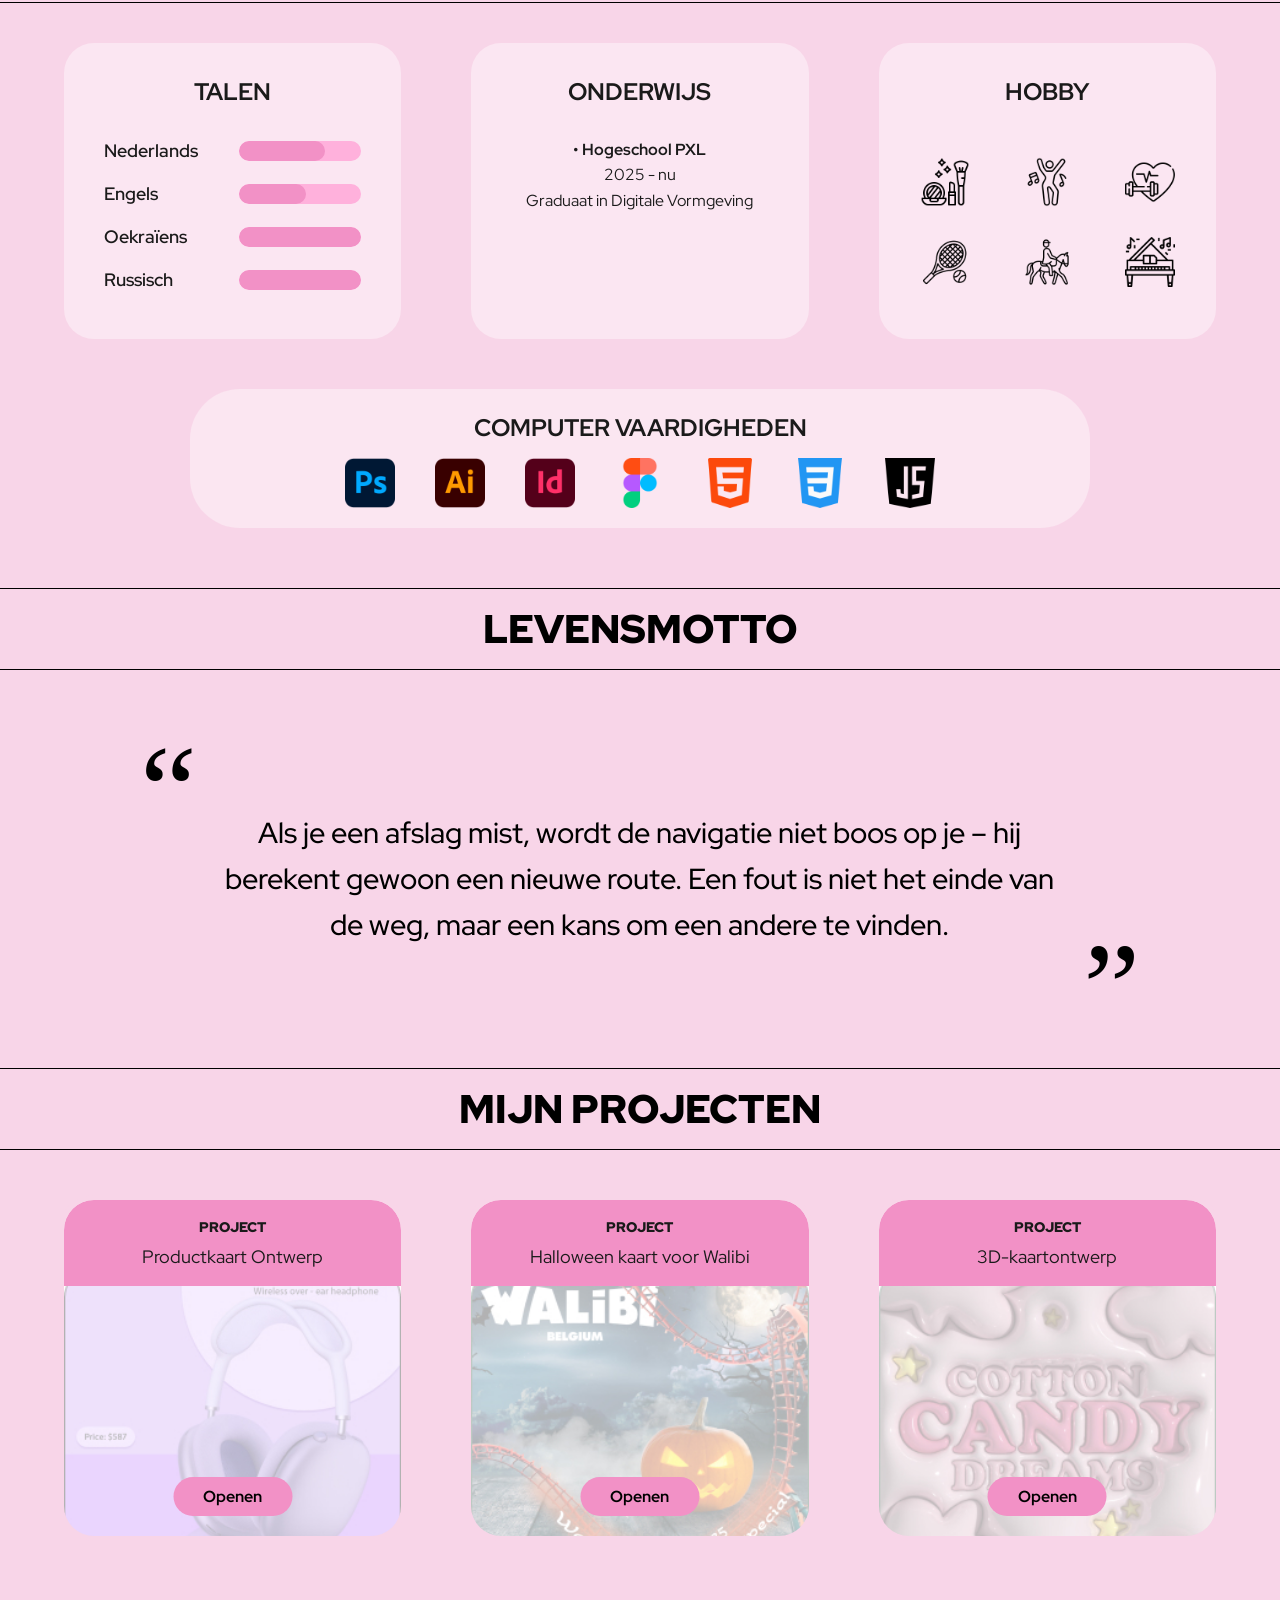
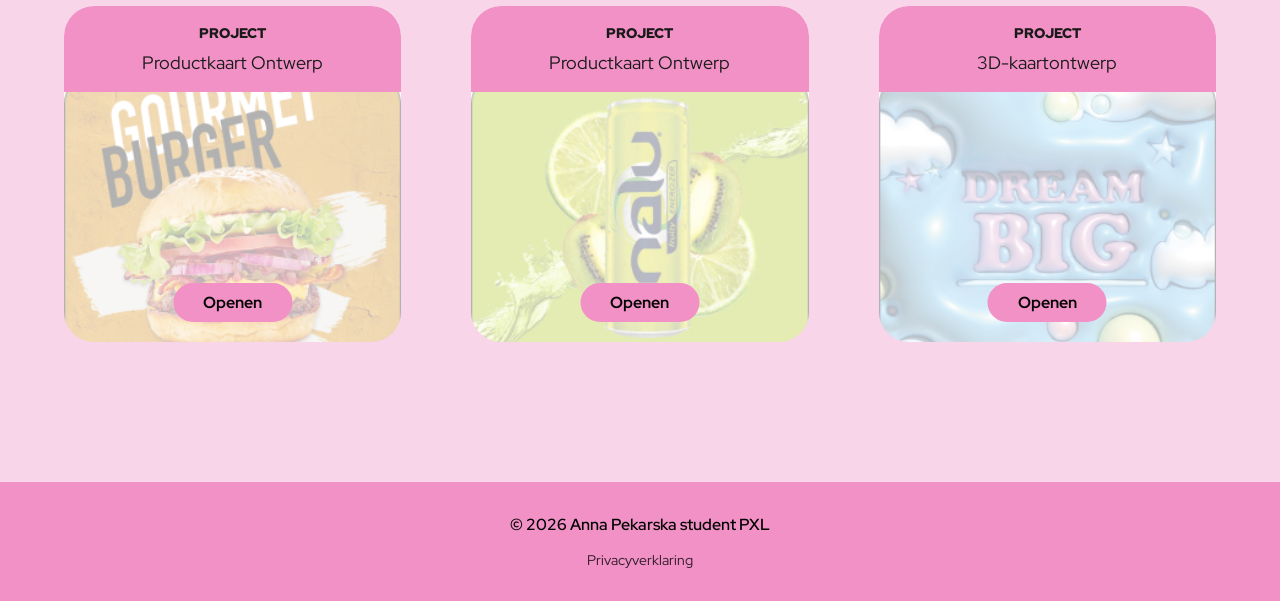
==== commit 163e2813: "De knop DVO profiel toegevoegd" ====
--- a/index.html
+++ b/index.html
@@ -14,6 +14,7 @@
         <a href="#about" class="menu-btn">Over mij</a>
         <a href="#projects" class="menu-btn">Projecten</a>
         <a href="#contact" class="menu-btn">Contact</a>
+        <a href="portfolio/index.html" class="menu-btn">DVO Profiel</a>
     </nav>
 
     <h1 class="main-title">PORTFOLIO</h1>
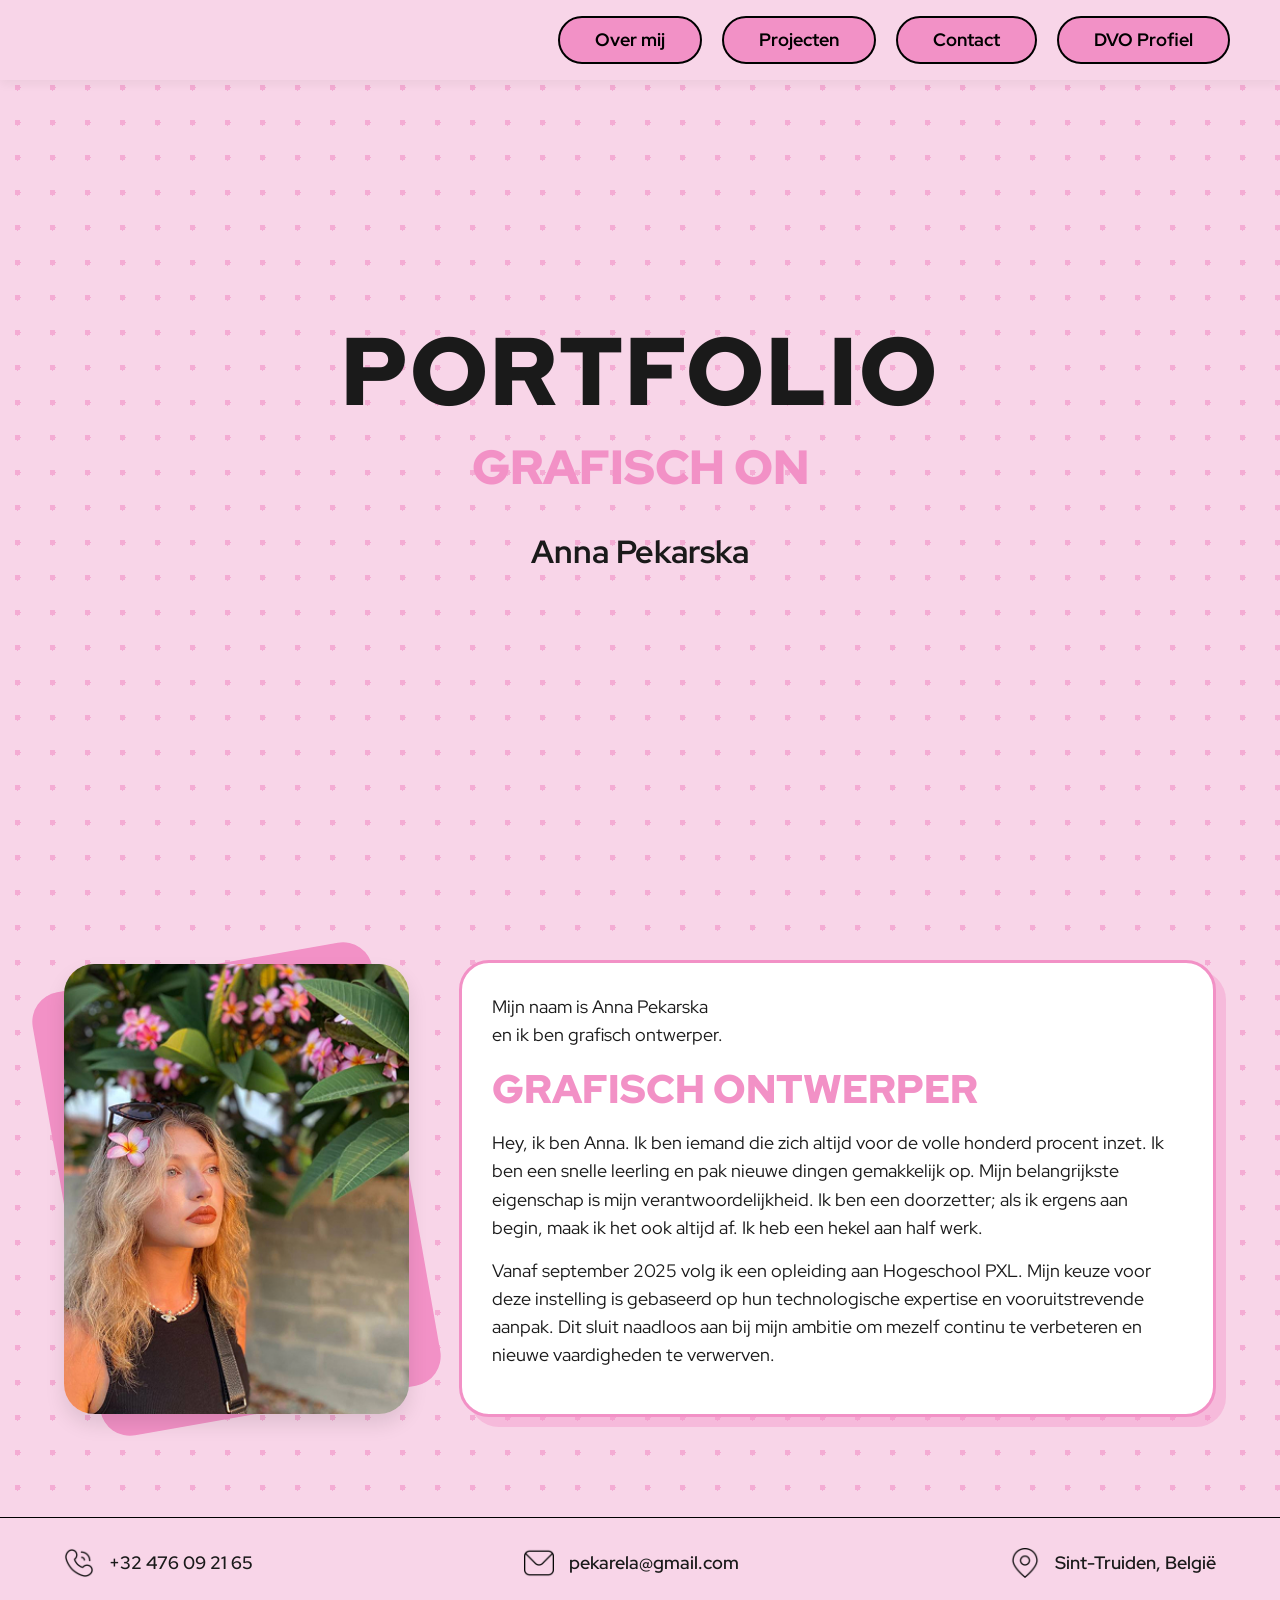
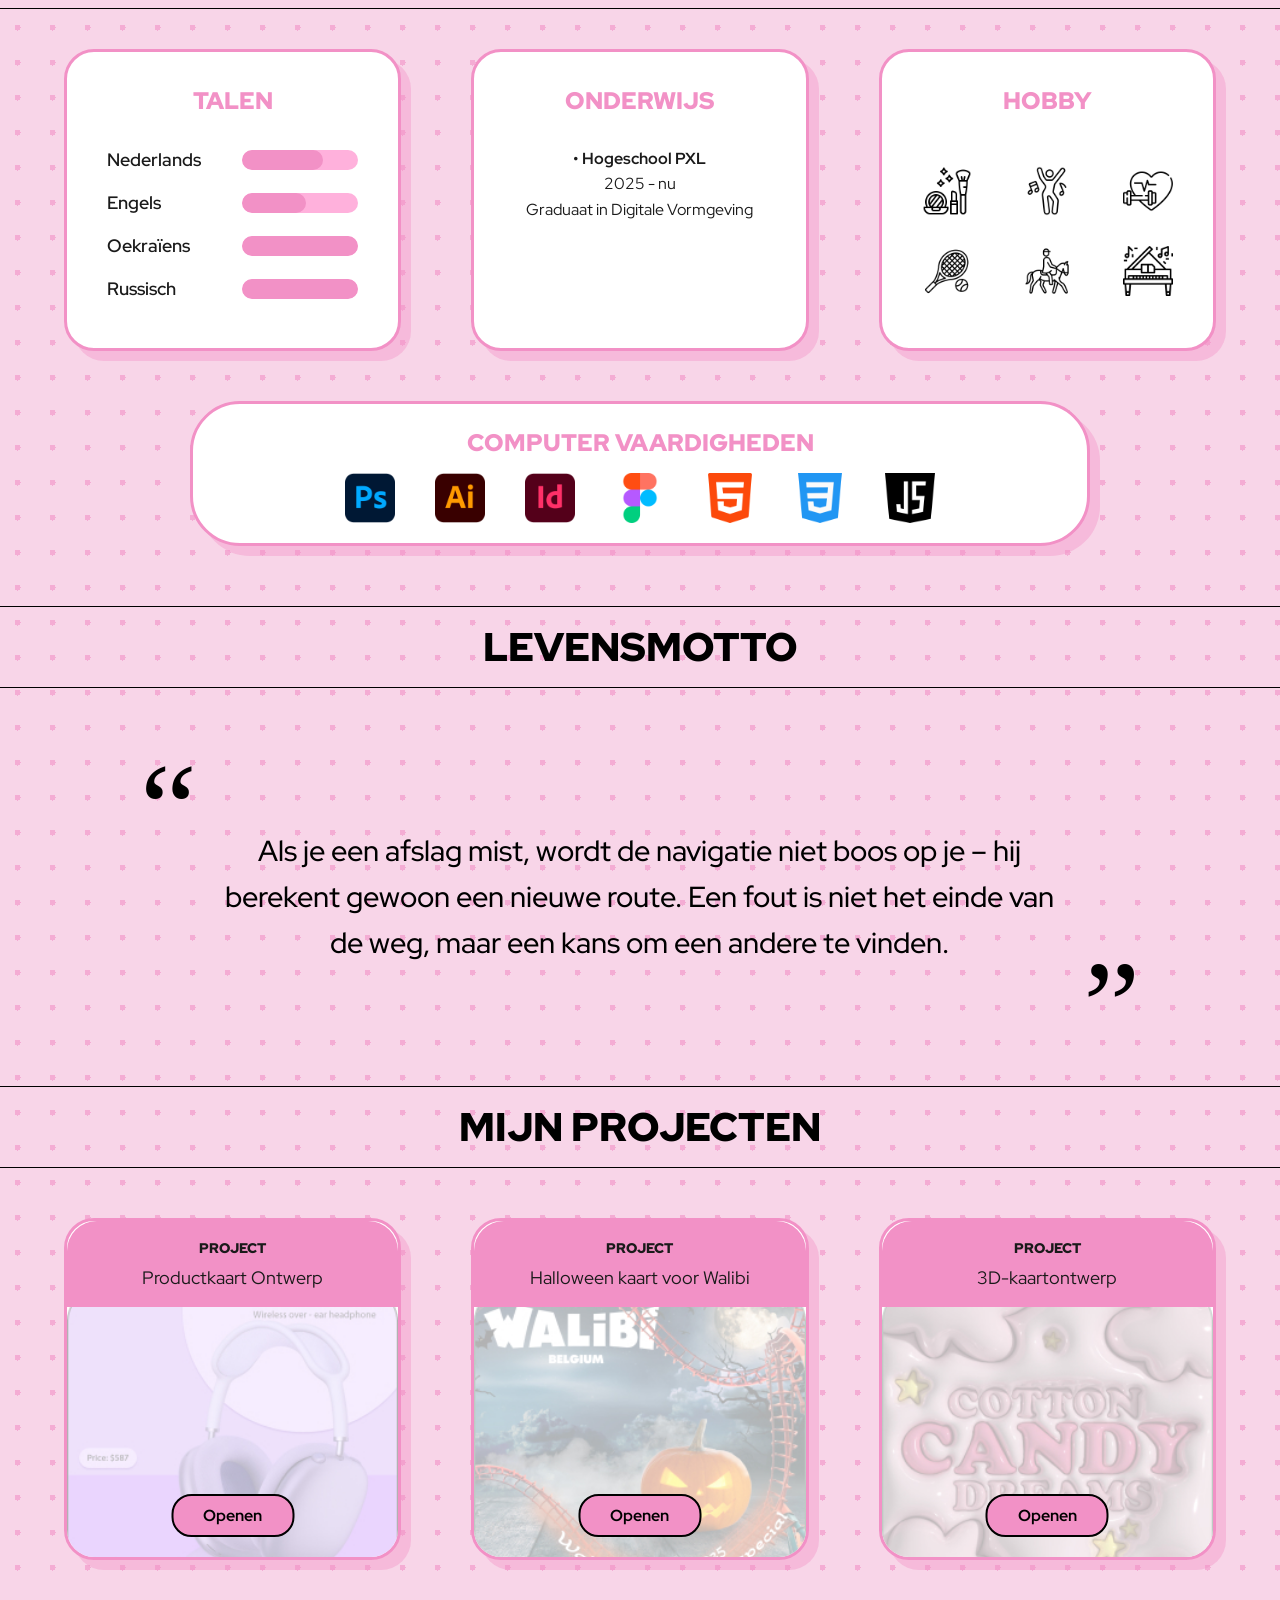
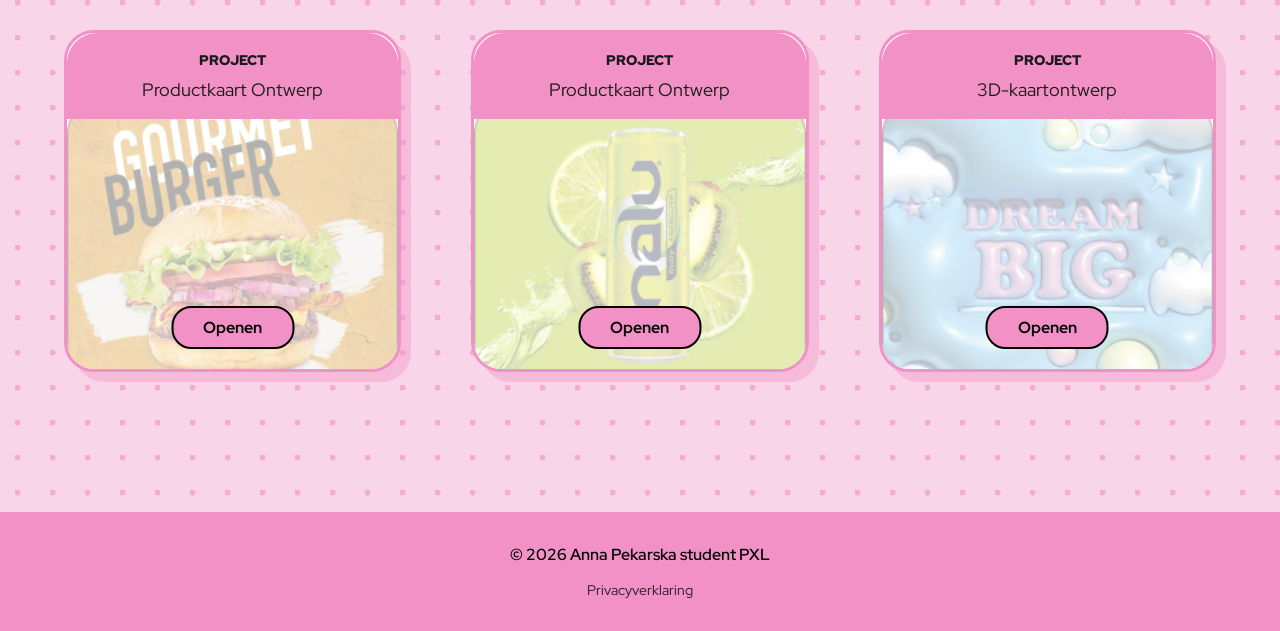
==== commit cd8d9513: "HTML update: JavaScript toegevoegd" ====
--- a/index.html
+++ b/index.html
@@ -268,5 +268,6 @@
     </div>
 </footer>
 
+<script src="script.js"></script>
 </body>
 </html>
--- a/style.css
+++ b/style.css
@@ -6,6 +6,8 @@
 
 body {
     background-color: #F8D5E8;
+    background-image: radial-gradient(rgba(242, 145, 198, 0.6) 3px, transparent 3px);
+    background-size: 35px 35px;
     font-family: 'Red Hat Display', sans-serif;
     color: #1a1a1a;
     line-height: 1.6;
@@ -62,6 +64,8 @@
 
 .about-section {
     padding: 60px 0;
+    position: relative !important;
+    z-index: 1;
 }
 
 .about-section .container {
@@ -104,7 +108,9 @@
 
 .about-text {
     flex: 2;
-    background-color: rgba(255, 255, 255, 0.4);
+    background-color: #FFFFFF !important;
+    border: 3px solid #F291C6 !important;
+    box-shadow: 10px 10px 0 rgba(242, 145, 198, 0.4) !important;
     padding: 30px;
     border-radius: 30px;
 }
@@ -125,6 +131,7 @@
 
 
 .contact-bar {
+    background-color: #F8D5E8;
     border-top: 1px solid #000;
     border-bottom: 1px solid #000;
     padding: 30px 0;
@@ -166,7 +173,9 @@
 }
 
 .card {
-    background-color: rgba(255, 255, 255, 0.4);
+    background-color: #FFFFFF !important;
+    border: 3px solid #F291C6 !important;
+    box-shadow: 10px 10px 0 rgba(242, 145, 198, 0.4) !important;
     border-radius: 30px;
     padding: 30px;
     text-align: center;
@@ -175,8 +184,9 @@
 }
 
 .card h3 {
+    color: #F291C6 !important;
     font-size: 1.5rem;
-    font-weight: 700;
+    font-weight: 900;
     margin-bottom: 25px;
 }
 
@@ -234,9 +244,12 @@
 .hobby-icon:hover {
     transform: scale(1.2);
 }
+
 .skills-bar {
     border-radius: 50px;
-    background-color: #FBE6F1;
+    background-color: #FFFFFF !important;
+    border: 3px solid #F291C6 !important;
+    box-shadow: 10px 10px 0 rgba(242, 145, 198, 0.4) !important;
     padding: 20px 40px;
     text-align: center;
     max-width: 900px;
@@ -244,8 +257,9 @@
 }
 
 .skills-bar h3 {
+    color: #F291C6 !important;
     font-size: 1.5rem;
-    font-weight: 700;
+    font-weight: 900;
     margin-bottom: 10px;
 }
 
@@ -299,9 +313,9 @@
     border-radius: 30px;
     overflow: hidden;
     position: relative;
-    border: none;
-    background-color: #F8D5E8;
-    box-shadow: 0 0 0 5px #F8D5E8;
+    background-color: #FFFFFF;
+    box-shadow: 10px 10px 0 rgba(242, 145, 198, 0.4) !important;
+    border: 3px solid #F291C6 !important;
     transform: translateZ(0);
     transition: all 0.3s ease;
 }
@@ -357,6 +371,7 @@
     transform: translateX(-50%);
     background-color: #F291C6;
     color: #000000 !important;
+    border: 2px solid #000000 !important;
     padding: 7px 30px;
     border-radius: 20px;
     font-weight: 700;
@@ -369,12 +384,11 @@
 .card-image:hover .btn-open {
     background-color: #FBE6F1 !important;
     color: #000000 !important;
-    box-shadow: 0 5px 15px rgba(255, 255, 255, 0.4);
     transform: translateX(-50%) scale(1.05);
 }
 
 .btn-open:active {
-    background-color: #FBE6F1 !important;
+    background-color: #FFFFFF !important;
     color: #000000 !important;
     transform: translateX(-50%) scale(0.98);
 }
@@ -449,6 +463,7 @@
 .menu-btn {
     background-color: #F291C6;
     color: #000000;
+    border: 2px solid #000000 !important;
     padding: 8px 35px;
     border-radius: 50px;
     text-decoration: none;
@@ -459,7 +474,7 @@
 
 .menu-btn:hover {
     transform: scale(1.05);
-    background-color: #F291C6;
+    background-color: #FFFFFF !important;
     cursor: pointer;
 }
 
@@ -590,11 +605,9 @@
 }
 
 .motto-section {
-    background-color: #F8D5E8;
     padding-bottom: 100px;
     text-align: center;
 }
-
 
 .title-wrapper .section-title {
     color: #000000 !important;
@@ -633,4 +646,106 @@
 .quote-right {
     bottom: -60px;
     right: 0;
+}
+
+html {
+    scroll-behavior: smooth;
+}
+
+#contact {
+    scroll-margin-top: 120px;
+}
+
+@media (max-width: 768px) {
+
+    .top-menu {
+        position: static !important;
+        height: auto !important;
+        display: flex !important;
+        flex-direction: row !important;
+        flex-wrap: nowrap !important;
+        justify-content: center !important;
+        align-items: center !important;
+        padding: 15px 5px !important;
+        gap: 8px !important;
+        margin-bottom: 20px;
+    }
+
+    .menu-btn {
+        font-size: 13px !important;
+        padding: 8px 12px !important;
+        width: auto !important;
+        margin: 0 !important;
+        white-space: nowrap !important;
+        flex-shrink: 1 !important;
+    }
+
+    .main-title {
+        font-size: 2.8rem !important;
+    }
+}
+
+.dvo-section {
+    padding: 80px 20px;
+    min-height: 100vh;
+}
+
+.back-btn {
+    display: inline-block;
+    background-color: #F291C6;
+    color: #000;
+    padding: 10px 25px;
+    border-radius: 50px;
+    font-weight: 700;
+    text-decoration: none;
+    margin-bottom: 40px;
+    border: 1px solid #000;
+    transition: transform 0.2s;
+}
+
+.back-btn:hover {
+    transform: scale(1.05);
+    background-color: #fff;
+    cursor: pointer;
+}
+
+.dvo-grid {
+    display: grid;
+    grid-template-columns: repeat(2, 1fr);
+    gap: 40px;
+    max-width: 1000px;
+    margin: 0 auto;
+}
+
+.dvo-card {
+    background-color: #FFFFFF;
+    padding: 40px;
+    border-radius: 30px;
+    border: 2px solid #F291C6;
+    box-shadow: 10px 10px 0 rgba(242, 145, 198, 0.4);
+}
+
+.dvo-card h2 {
+    font-size: 1.8rem;
+    color: #F291C6;
+    text-transform: uppercase;
+    font-weight: 900;
+    margin-bottom: 15px;
+}
+
+.dvo-text {
+    font-size: 1rem;
+    line-height: 1.6;
+    color: #000;
+}
+
+.dvo-text strong {
+    color: #F291C6;
+    font-weight: 900;
+}
+
+@media (max-width: 768px) {
+    .dvo-grid {
+        grid-template-columns: 1fr;
+    }
 }
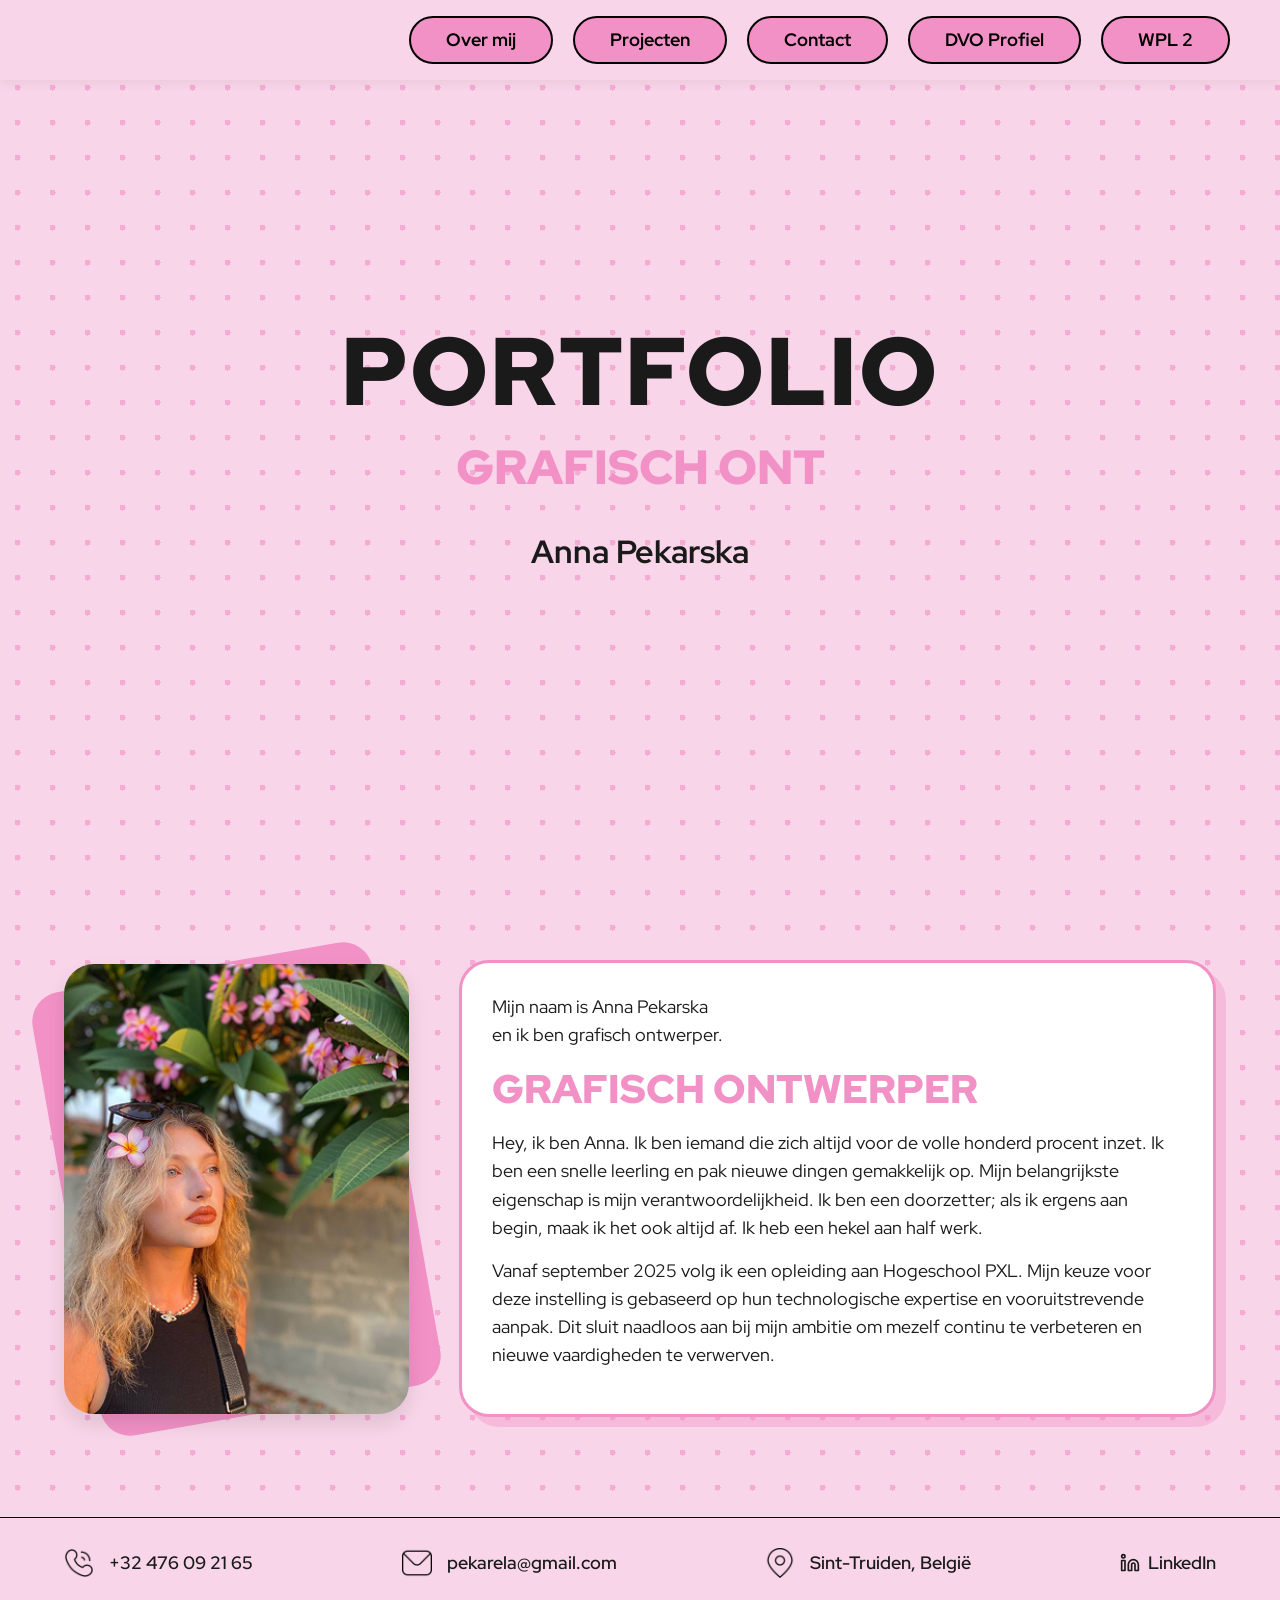
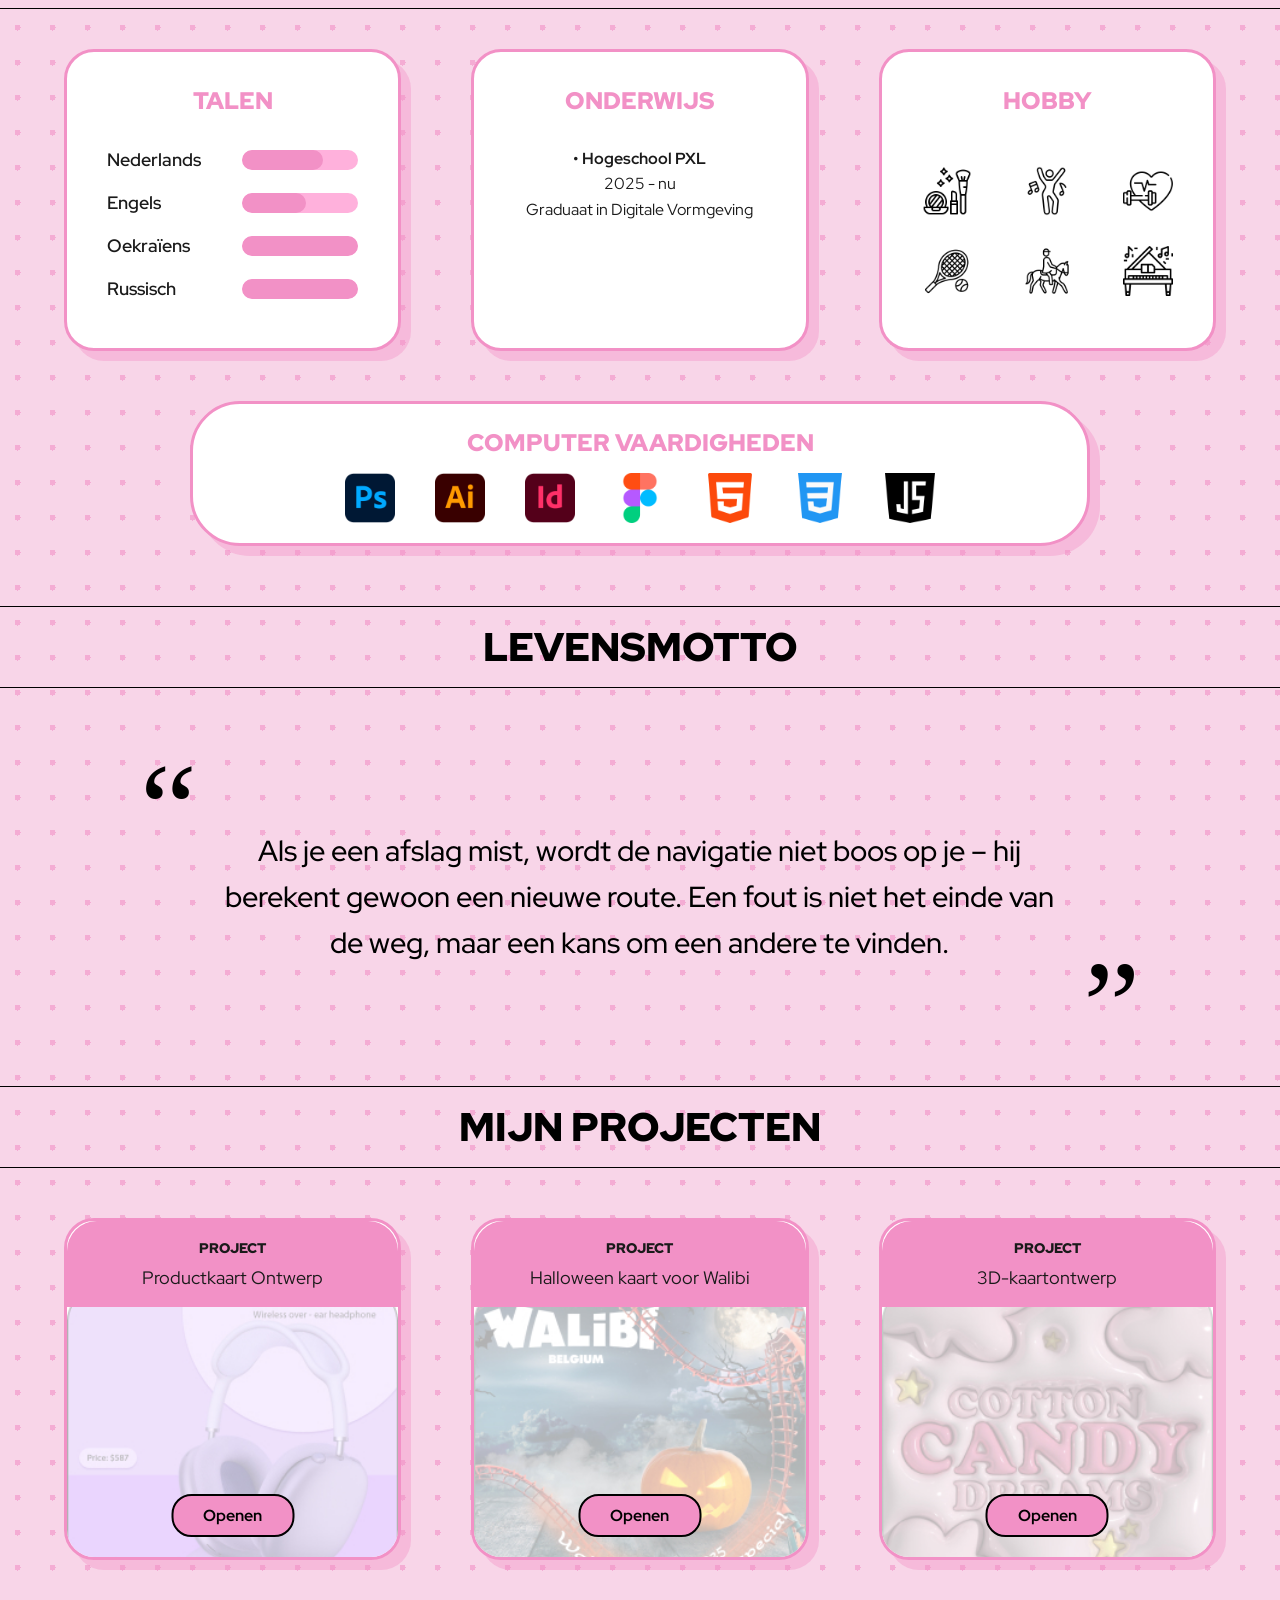
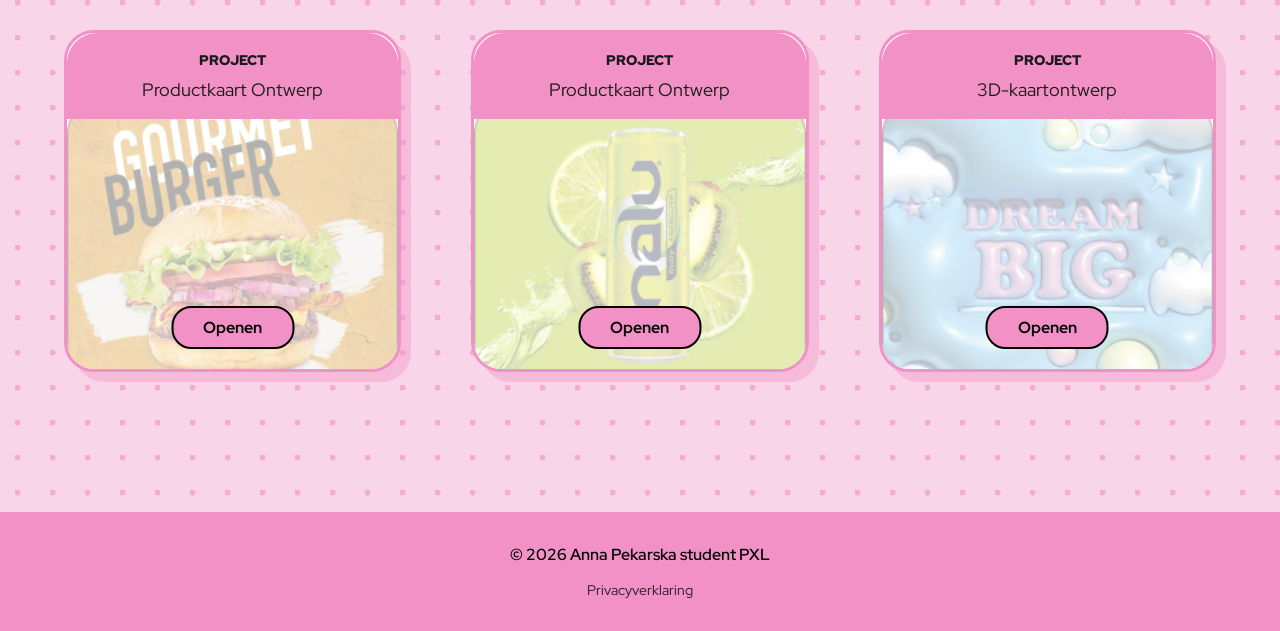
==== commit 31d382a1: "LinkedIn en nieuwe pagina toegevoegd" ====
--- a/index.html
+++ b/index.html
@@ -15,6 +15,7 @@
         <a href="#projects" class="menu-btn">Projecten</a>
         <a href="#contact" class="menu-btn">Contact</a>
         <a href="portfolio/index.html" class="menu-btn">DVO Profiel</a>
+        <a href="WPL2.html" class="menu-btn">WPL 2</a>
     </nav>
 
     <h1 class="main-title">PORTFOLIO</h1>
@@ -62,6 +63,19 @@
             <div class="contact-item">
                 <img src="images/locatie.svg" alt="Location" class="contact-icon">
                 <span>Sint-Truiden, België</span>
+            </div>
+
+            <div class="contact-item">
+                <a href="https://www.linkedin.com/in/anna-pekarska-710a36243?utm_source=share_via&utm_content=profile&utm_medium=member_ios" target="_blank" rel="noopener noreferrer" style="display: flex; align-items: center; gap: 8px; text-decoration: none; color: inherit;">
+
+                    <svg xmlns="http://www.w3.org/2000/svg" width="20" height="20" viewBox="0 0 24 24" fill="none" stroke="currentColor" stroke-width="2" stroke-linecap="round" stroke-linejoin="round">
+                        <path d="M16 8a6 6 0 0 1 6 6v7h-4v-7a2 2 0 0 0-2-2 2 2 0 0 0-2 2v7h-4v-7a6 6 0 0 1 6-6z"></path>
+                        <rect x="2" y="9" width="4" height="12"></rect>
+                        <circle cx="4" cy="4" r="2"></circle>
+                    </svg>
+
+                    LinkedIn
+                </a>
             </div>
 
         </div>
--- a/style.css
+++ b/style.css
@@ -748,4 +748,67 @@
     .dvo-grid {
         grid-template-columns: 1fr;
     }
+}
+
+.reveal {
+    opacity: 0;
+    transform: translateY(50px);
+    transition: all 0.8s ease-out;
+}
+
+.reveal.active {
+    opacity: 1;
+    transform: translateY(0);
+}
+
+.pdf-container {
+    text-align: center;
+    margin: 60px auto;
+    padding: 20px;
+    max-width: 600px;
+}
+
+.pdf-container h2 {
+    text-transform: uppercase;
+    font-weight: 900;
+    margin-bottom: 10px;
+}
+
+.pdf-card {
+    text-align: center;
+    margin: 80px 0;
+    padding: 40px;
+    background: #fff;
+    border: 3px solid #F291C6;
+    border-radius: 20px;
+    box-shadow: 10px 10px 0 rgba(242, 145, 198, 0.8);
+}
+
+.pdf-card h2 {
+    text-transform: uppercase;
+    margin-top: 0;
+}
+
+.pdf-card p {
+    margin-bottom: 30px;
+    font-size: 1.1rem;
+}
+
+.pdf-btn {
+    background-color: #F291C6;
+    color: #000000;
+    padding: 15px 30px;
+    font-size: 1.2rem;
+    font-weight: 900;
+    text-decoration: none;
+    border: 1px solid #000;
+    border-radius: 50px;
+    display: inline-block;
+    transition: transform 0.2s ease;
+}
+
+
+.pdf-btn:hover {
+    transform: translateY(-3px);
+    background-color: #FFFFFF;
 }
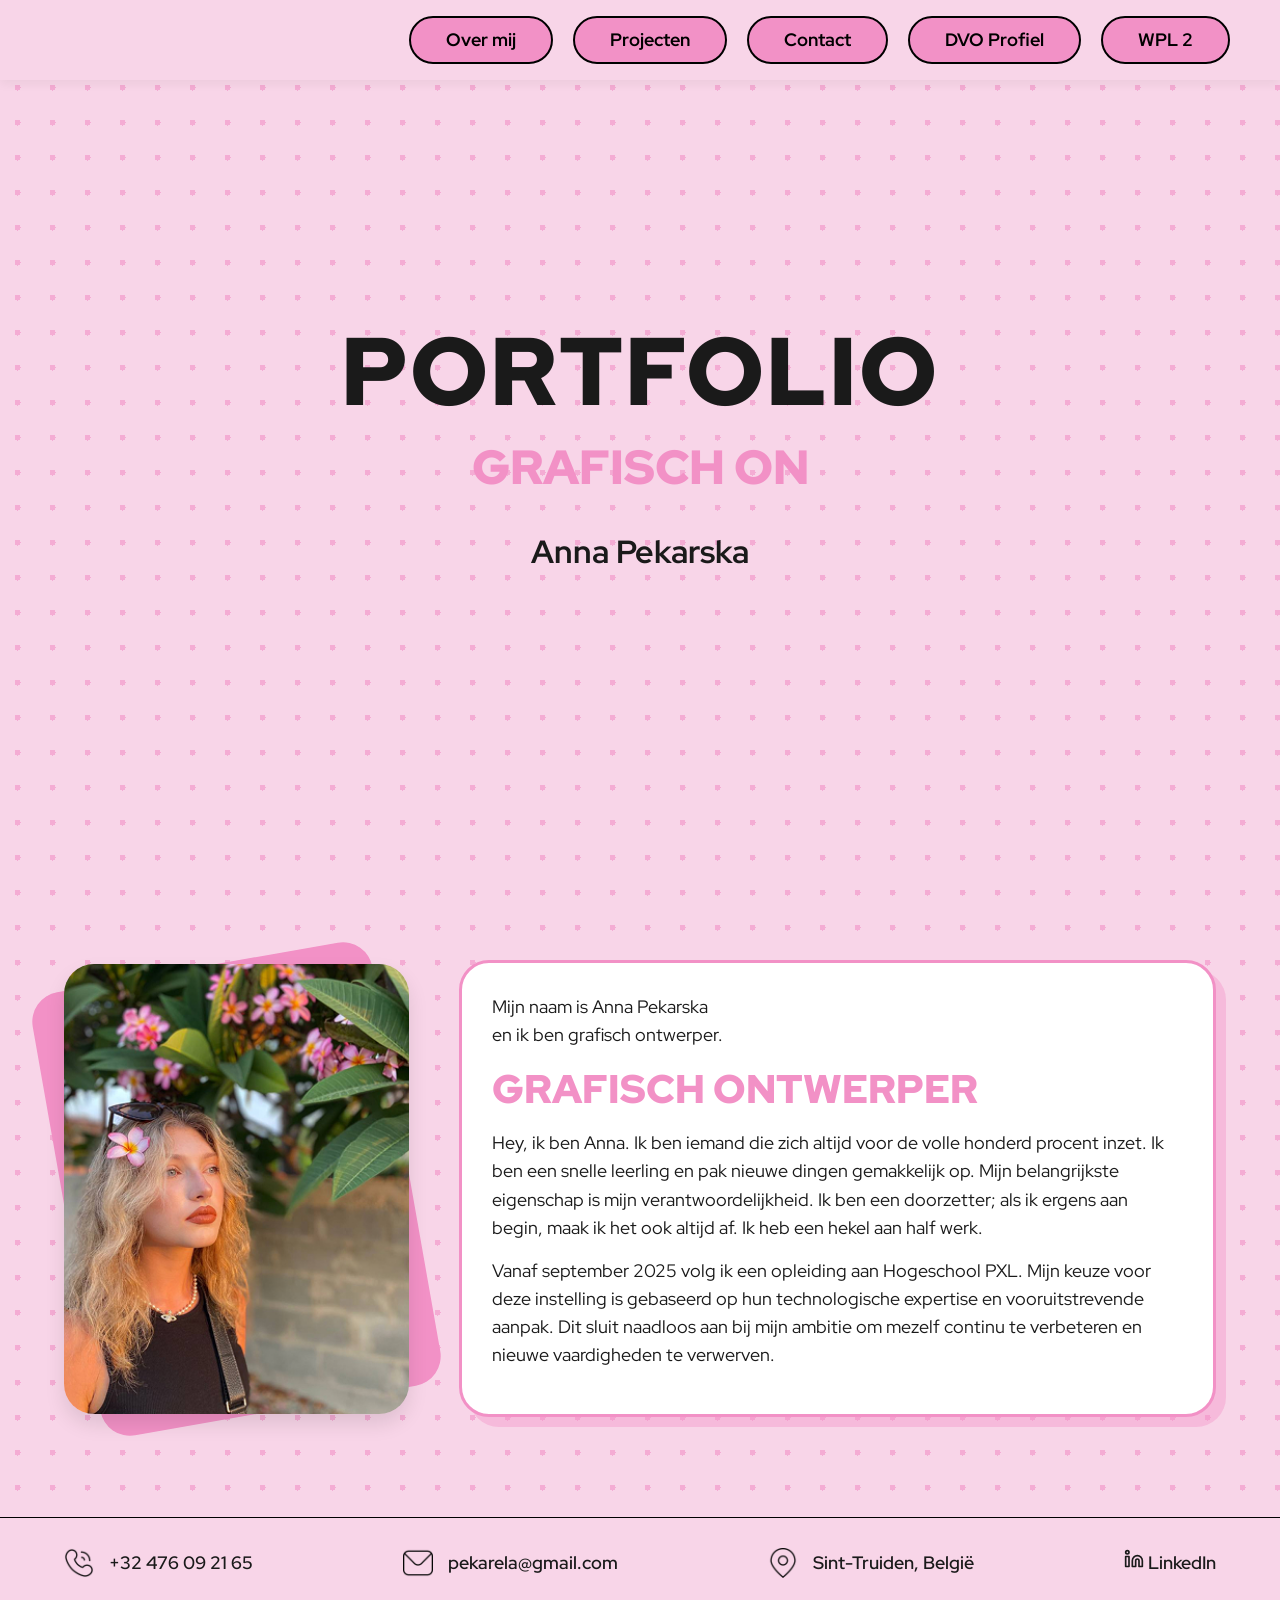
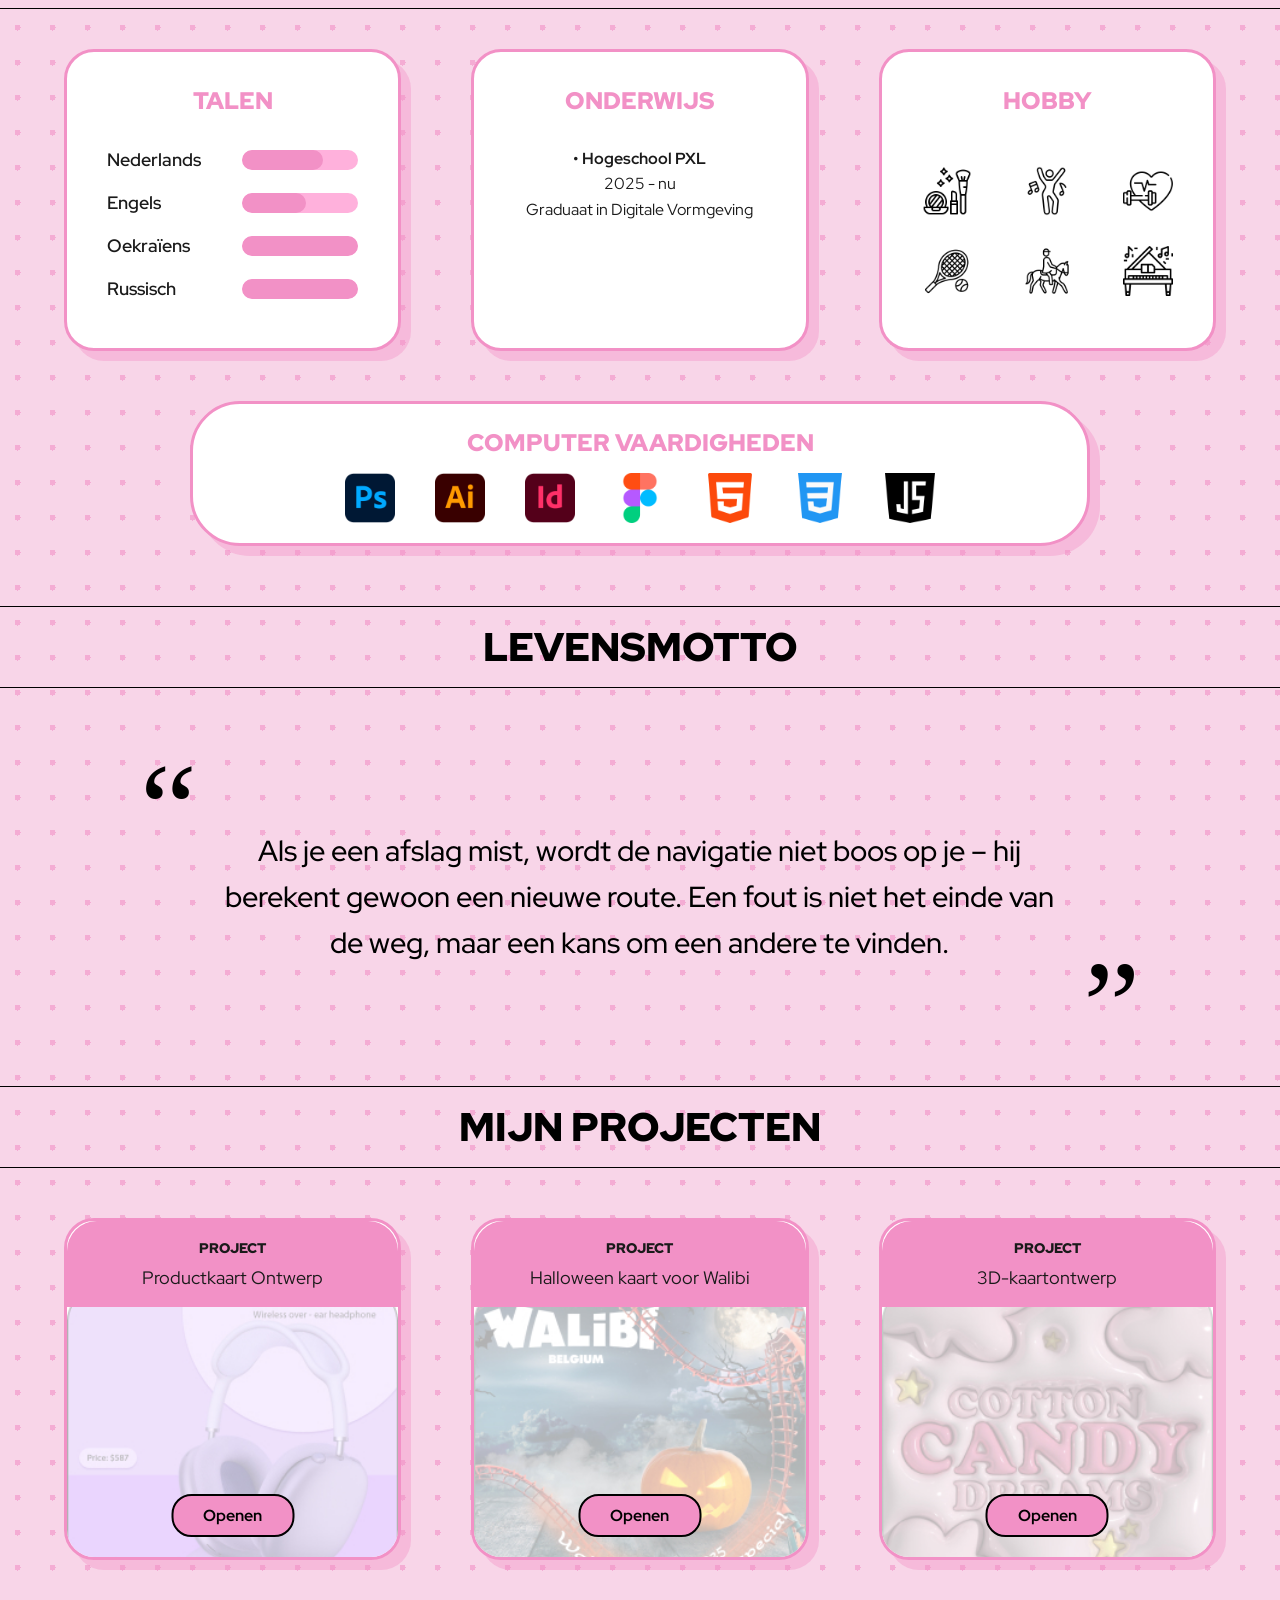
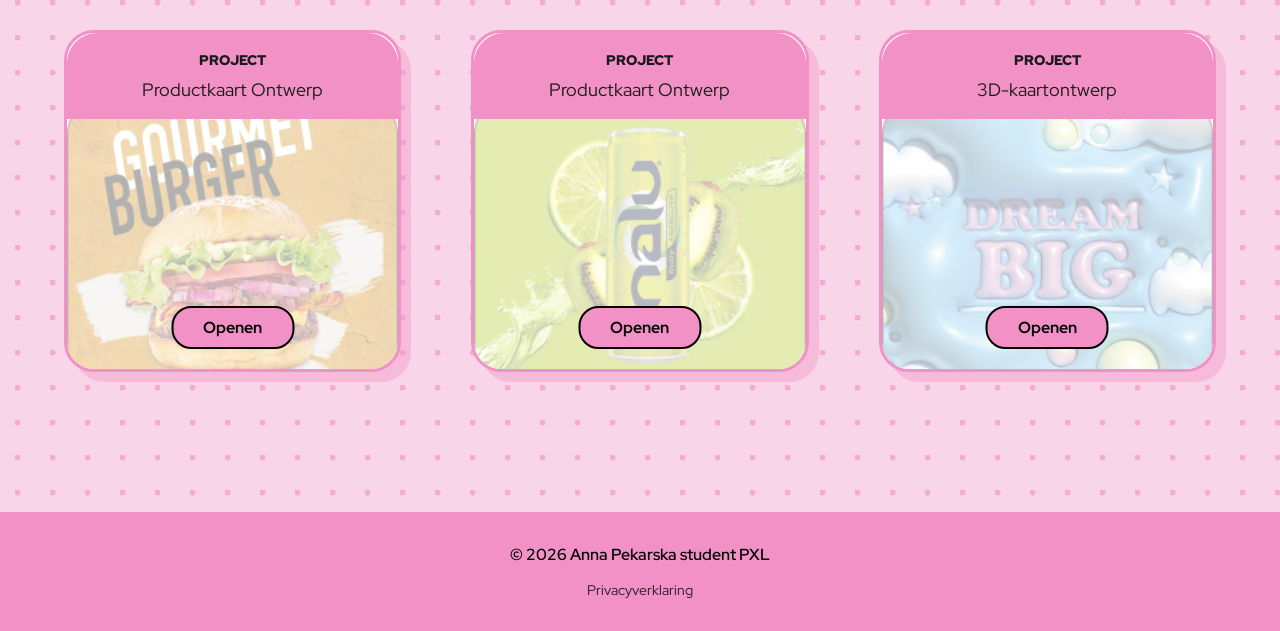
==== commit 8052c08f: "LinkedIn en nieuwe pagina toegevoegd" ====
--- a/index.html
+++ b/index.html
@@ -66,9 +66,9 @@
             </div>
 
             <div class="contact-item">
-                <a href="https://www.linkedin.com/in/anna-pekarska-710a36243?utm_source=share_via&utm_content=profile&utm_medium=member_ios" target="_blank" rel="noopener noreferrer" style="display: flex; align-items: center; gap: 8px; text-decoration: none; color: inherit;">
-
-                    <svg xmlns="http://www.w3.org/2000/svg" width="20" height="20" viewBox="0 0 24 24" fill="none" stroke="currentColor" stroke-width="2" stroke-linecap="round" stroke-linejoin="round">
+                <a href="https://www.linkedin.com/in/anna-pekarska-710a36243?utm_source=share_via&amp;utm_content=profile&amp;utm_medium=member_ios" target="_blank" rel="noopener noreferrer" class="linkedin-link">
+
+                    <svg width="20" height="20" viewBox="0 0 24 24" fill="none" stroke="currentColor" stroke-width="2" stroke-linecap="round" stroke-linejoin="round">
                         <path d="M16 8a6 6 0 0 1 6 6v7h-4v-7a2 2 0 0 0-2-2 2 2 0 0 0-2 2v7h-4v-7a6 6 0 0 1 6-6z"></path>
                         <rect x="2" y="9" width="4" height="12"></rect>
                         <circle cx="4" cy="4" r="2"></circle>
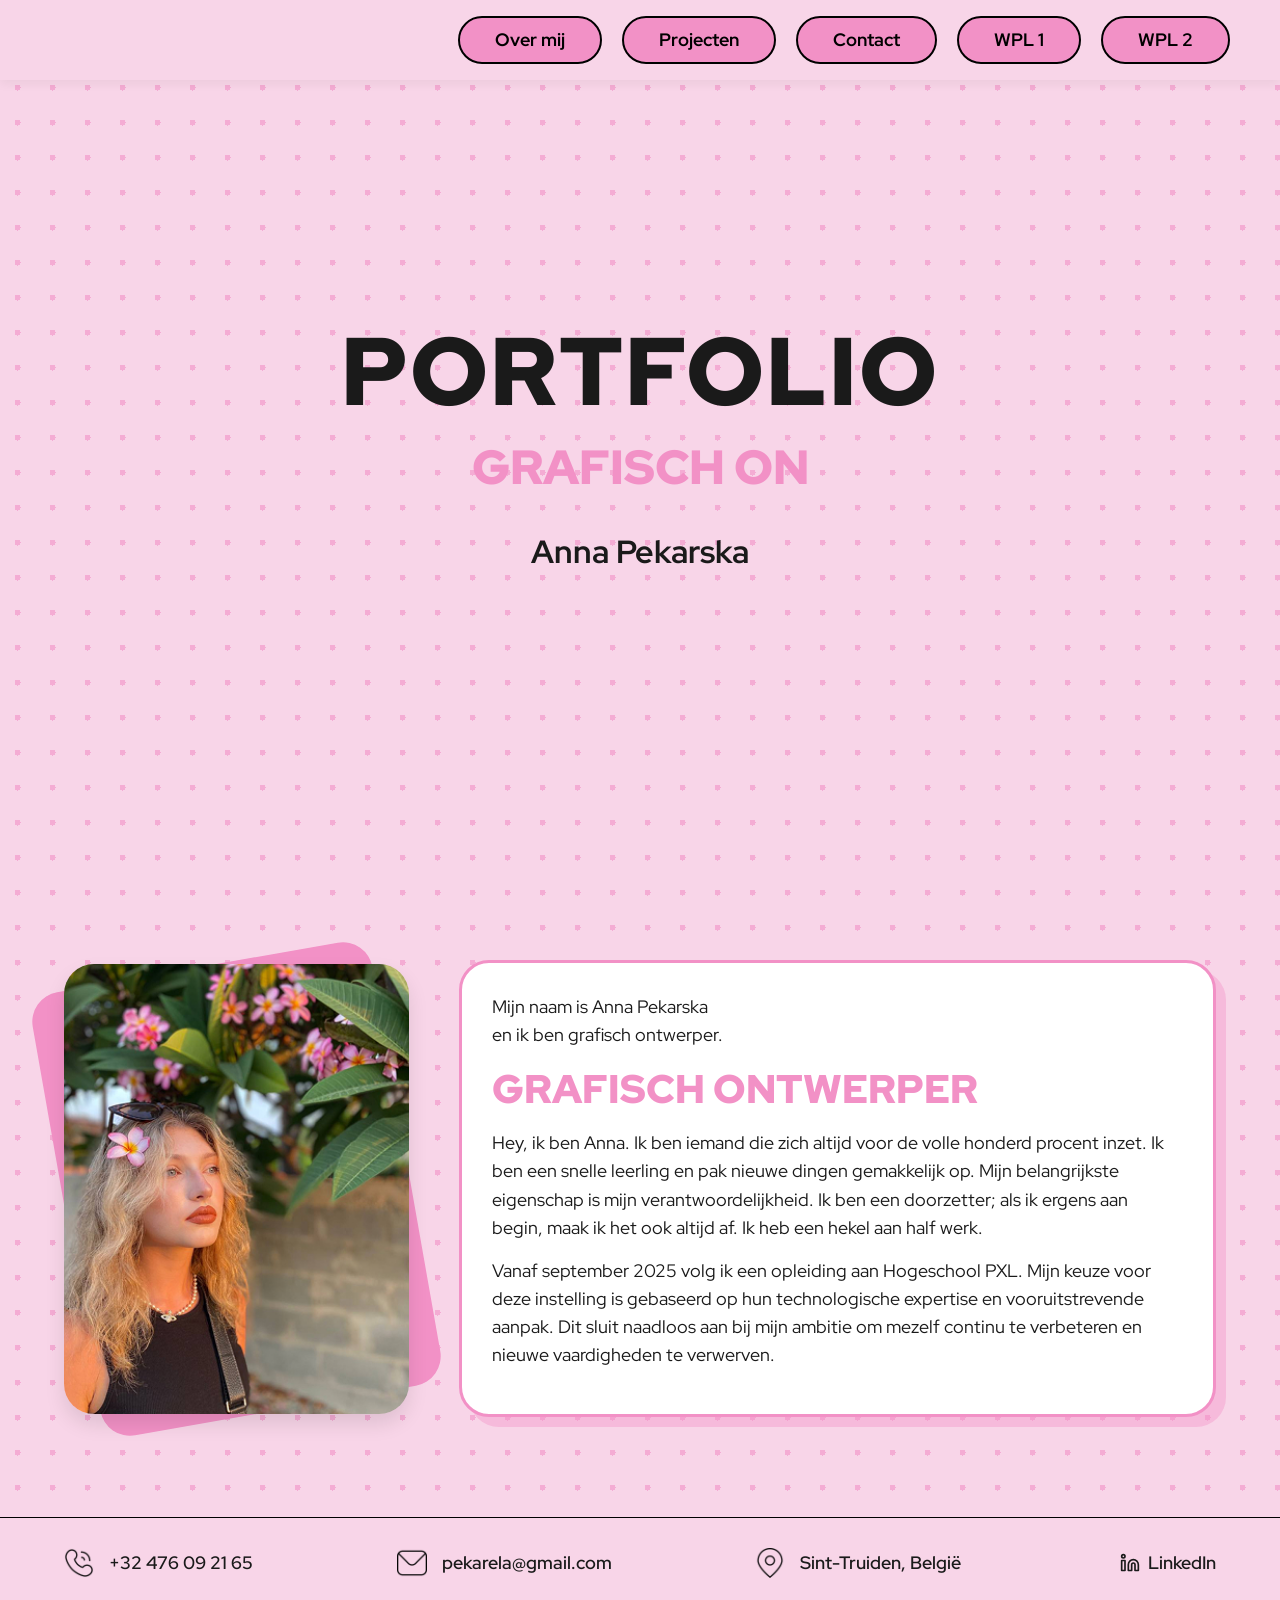
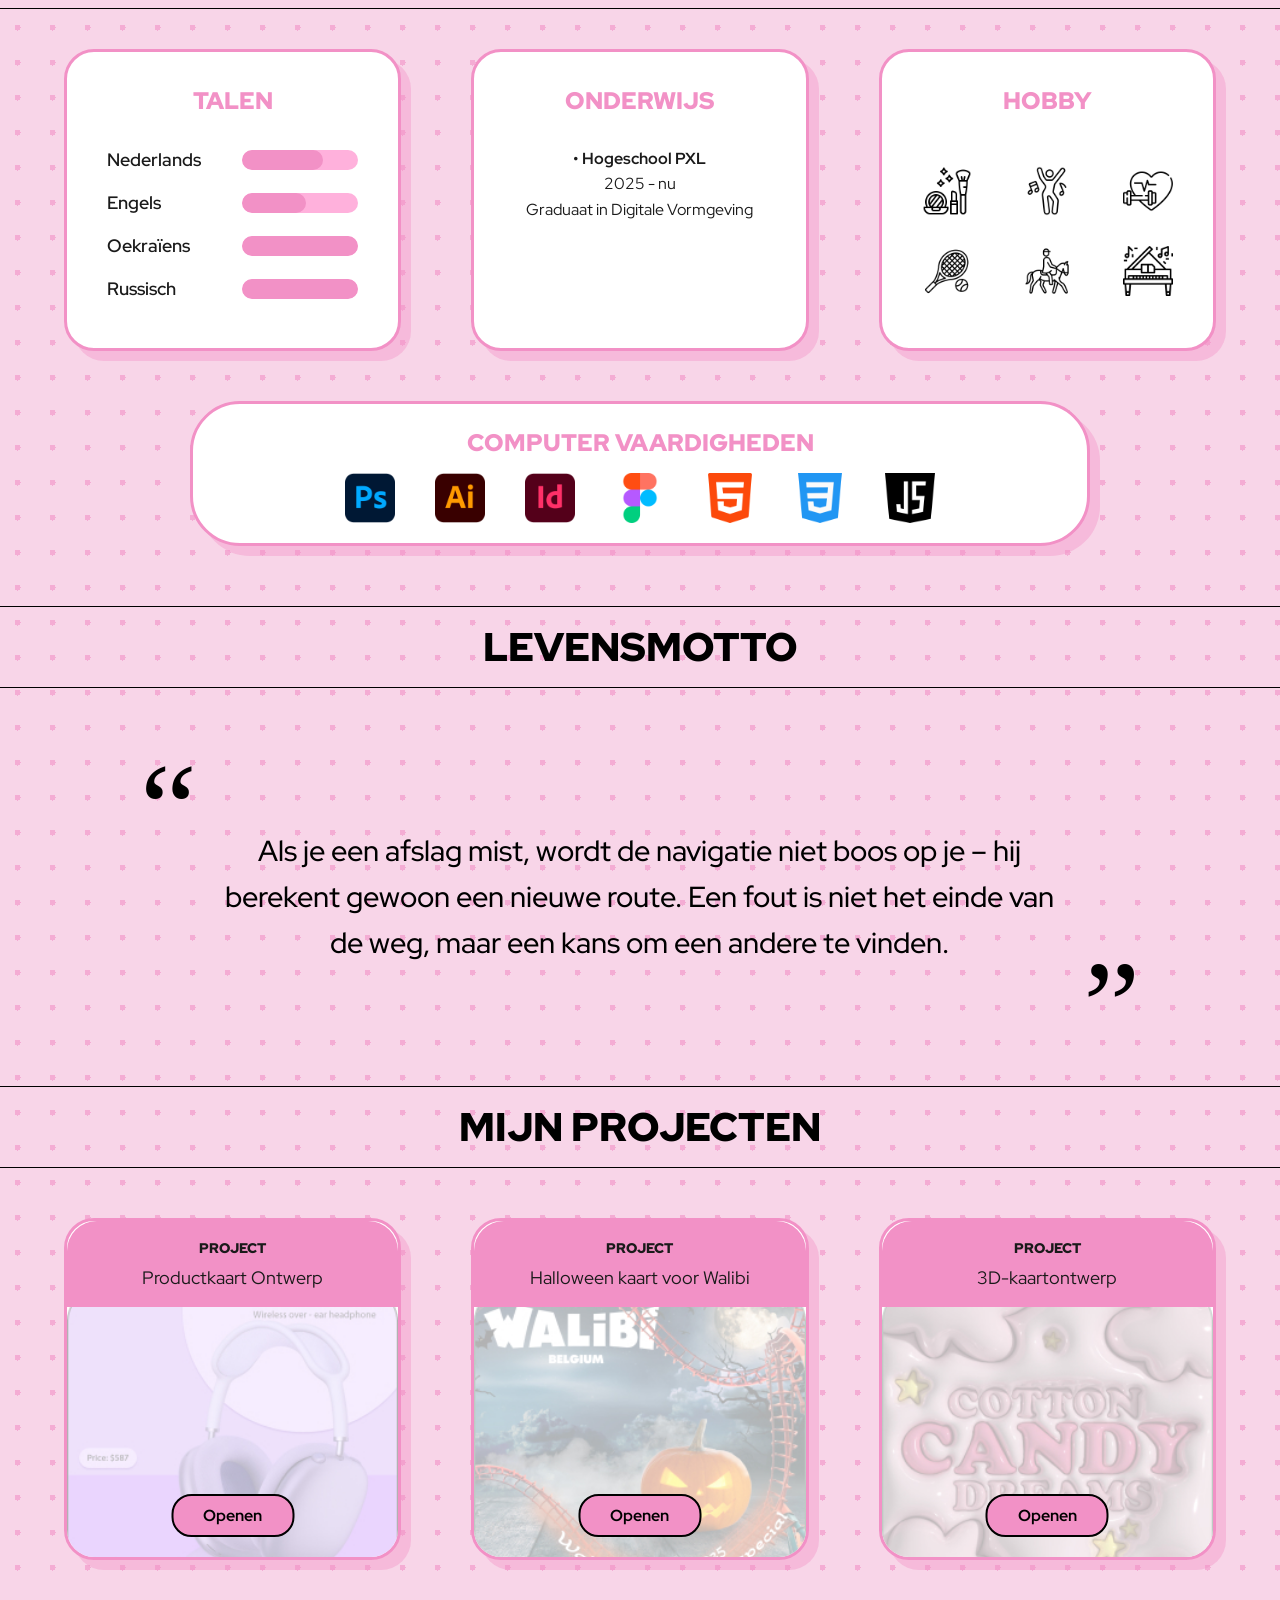
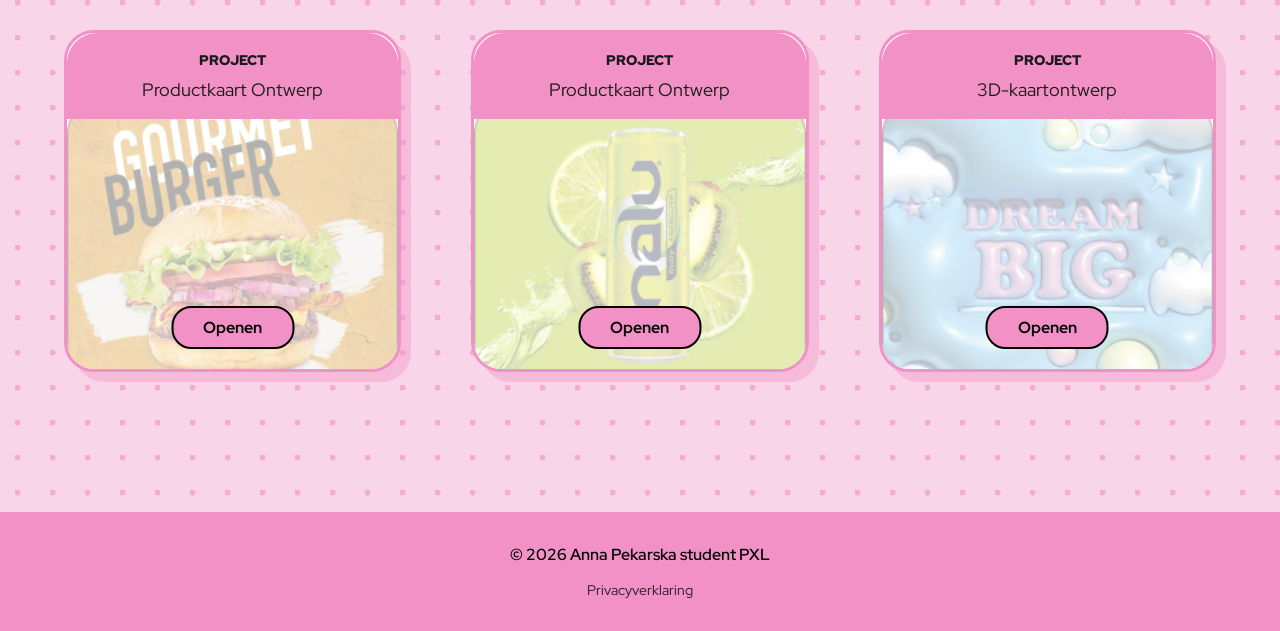
==== commit d8dee24d: "Nieuwe onderdelen toegevoegd" ====
--- a/index.html
+++ b/index.html
@@ -14,7 +14,7 @@
         <a href="#about" class="menu-btn">Over mij</a>
         <a href="#projects" class="menu-btn">Projecten</a>
         <a href="#contact" class="menu-btn">Contact</a>
-        <a href="portfolio/index.html" class="menu-btn">DVO Profiel</a>
+        <a href="portfolio/index.html" class="menu-btn">WPL 1</a>
         <a href="WPL2.html" class="menu-btn">WPL 2</a>
     </nav>
 
@@ -68,13 +68,17 @@
             <div class="contact-item">
                 <a href="https://www.linkedin.com/in/anna-pekarska-710a36243?utm_source=share_via&amp;utm_content=profile&amp;utm_medium=member_ios" target="_blank" rel="noopener noreferrer" class="linkedin-link">
 
-                    <svg width="20" height="20" viewBox="0 0 24 24" fill="none" stroke="currentColor" stroke-width="2" stroke-linecap="round" stroke-linejoin="round">
-                        <path d="M16 8a6 6 0 0 1 6 6v7h-4v-7a2 2 0 0 0-2-2 2 2 0 0 0-2 2v7h-4v-7a6 6 0 0 1 6-6z"></path>
-                        <rect x="2" y="9" width="4" height="12"></rect>
-                        <circle cx="4" cy="4" r="2"></circle>
-                    </svg>
-
-                    LinkedIn
+                    <a href="https://www.linkedin.com/in/anna-pekarska-710a36243/" target="_blank" rel="noopener noreferrer" style="display: flex; align-items: center; gap: 8px; text-decoration: none; color: inherit;">
+
+                        <svg xmlns="http://www.w3.org/2000/svg" width="20" height="20" viewBox="0 0 24 24" style="fill: none; stroke: currentColor; stroke-width: 2; stroke-linecap: round; stroke-linejoin: round;">
+                            <path d="M16 8a6 6 0 0 1 6 6v7h-4v-7a2 2 0 0 0-2-2 2 2 0 0 0-2 2v7h-4v-7a6 6 0 0 1 6-6z"></path>
+                            <rect x="2" y="9" width="4" height="12"></rect>
+                            <circle cx="4" cy="4" r="2"></circle>
+                        </svg>
+
+                        <span>LinkedIn</span>
+
+                    </a>
                 </a>
             </div>
 
--- a/style.css
+++ b/style.css
@@ -811,4 +811,86 @@
 .pdf-btn:hover {
     transform: translateY(-3px);
     background-color: #FFFFFF;
+}
+
+.wpl-back {
+    margin-top: 80px;
+    margin-left: 135px;
+}
+
+.page-container {
+    max-width: 1000px;
+    margin: 0 auto;
+    padding: 20px;
+}
+
+
+.page-header h1 {
+    font-size: 3rem;
+    font-weight: 900;
+    margin-bottom: 10px;
+}
+
+.white-card {
+    background-color: white;
+    border-radius: 20px;
+    padding: 40px;
+    box-shadow: 10px 10px 0 rgba(242, 145, 198, 0.8);
+    line-height: 1.6;
+}
+
+.page-header p {
+    font-size: 1.2rem;
+    font-weight: 400;
+    color: #000000;
+    margin-bottom: 40px;
+}
+
+.wpl-text {
+    font-size: 1rem;
+    line-height: 1.6;
+    color: #000;
+}
+
+.white-card strong {
+    color: #F291C6;
+    font-weight: 900;
+}
+
+.page-header {
+    text-align: center;
+    margin-top: -30px;
+    margin-bottom: 40px;
+}
+
+.new-card-margin {
+    margin-top: 40px;
+}
+
+.white-card h2 {
+    font-size: 1.8rem;
+    color: #F291C6;
+    text-transform: uppercase;
+    font-weight: 900;
+    margin-bottom: 20px;
+}
+
+.dvo-header {
+    border: none;
+    padding: 0;
+    margin-bottom: 40px;
+    background: none;
+    text-align: center;
+}
+
+.dvo-header h1 {
+    font-size: 3rem;
+    font-weight: 900;
+    text-transform: uppercase;
+    margin-bottom: 10px;
+}
+
+.dvo-header p {
+    font-size: 1.2rem;
+    color: #000;
 }
